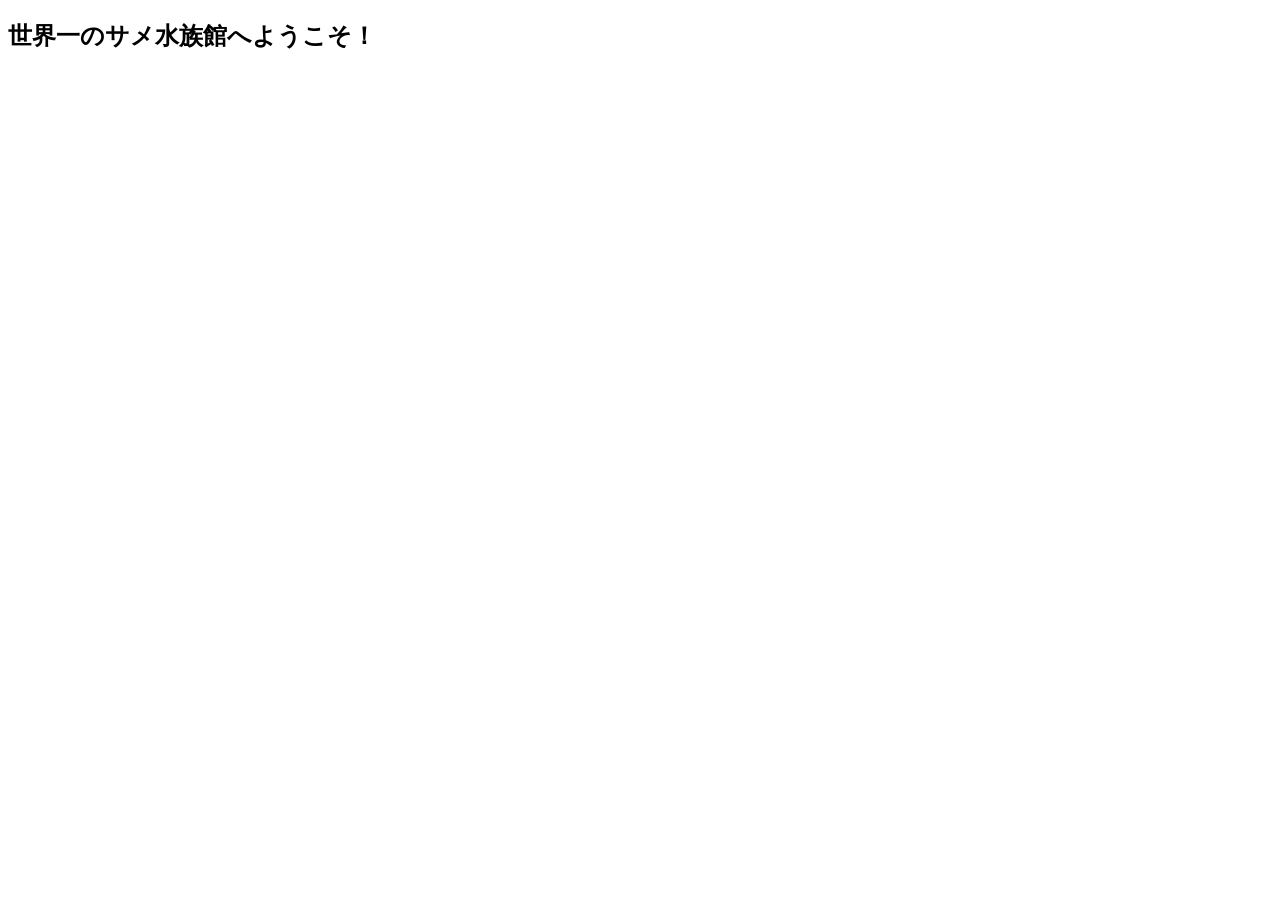
==== index.html @ 7730b387 "first commit" ====
<!DOCTYPE html>
<html lang="ja">
<head>
    <meta charset="UTF-8">
    <meta name="viewport" content="width=device-width, initial-scale=1.0">
    <link rel="stylesheet" href="css/destyle.css">
    <link rel="stylesheet" href="css/style.css">
    <title>Document</title>
</head>
<body>
    <header></header>
    <main>
        <section class="sec__hero__nuv">
            <div class="container">
              <h1>世界一のサメ水族館へようこそ！</h1>
            </div>
        </section>
        <section class="sec__hero"></section>
        <section class="sec__news"></section>
        <section class="sec__about"></section>
        <section class="sec__floor-map"></section>
        <section class="sec__creatures"></section>
        <section class="sec__access"></section>
        <section class="sec__bottom__nuv"></section>
    </main>
    <footer></footer>
</body>
</html>
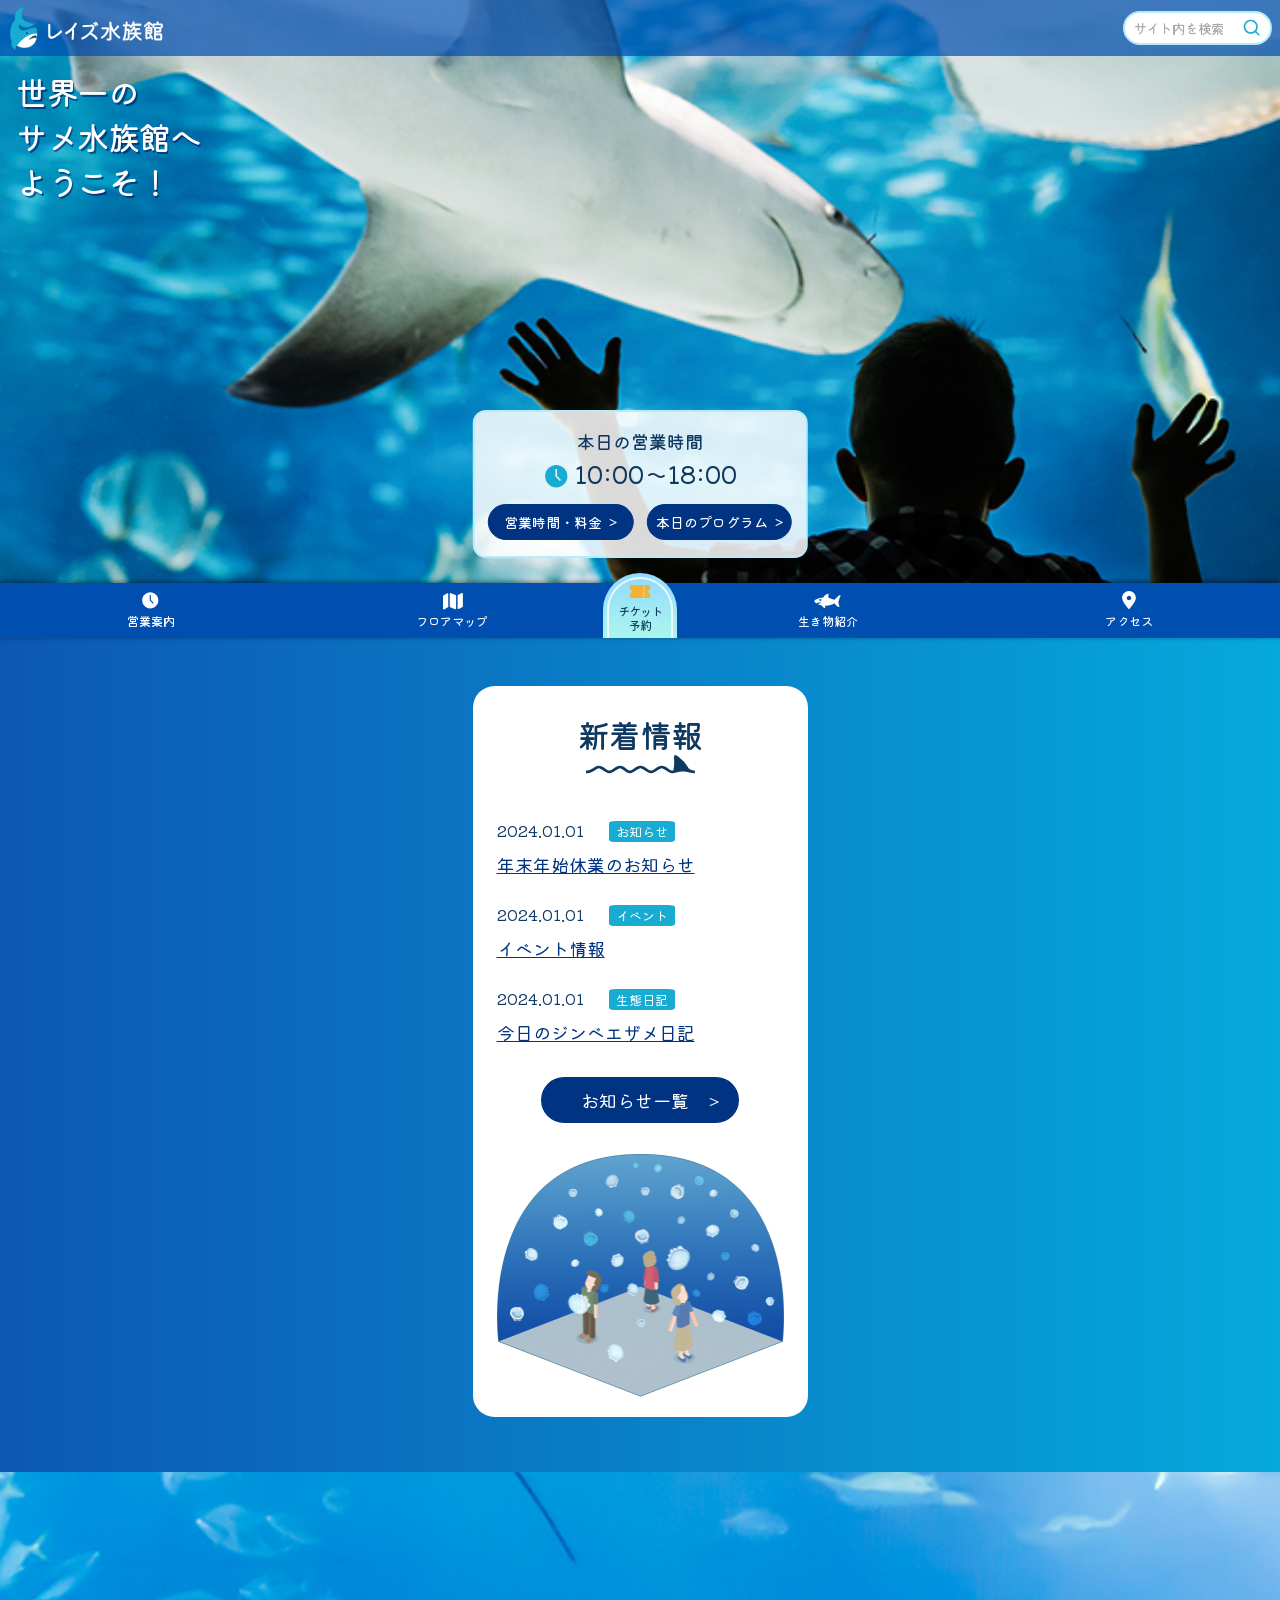
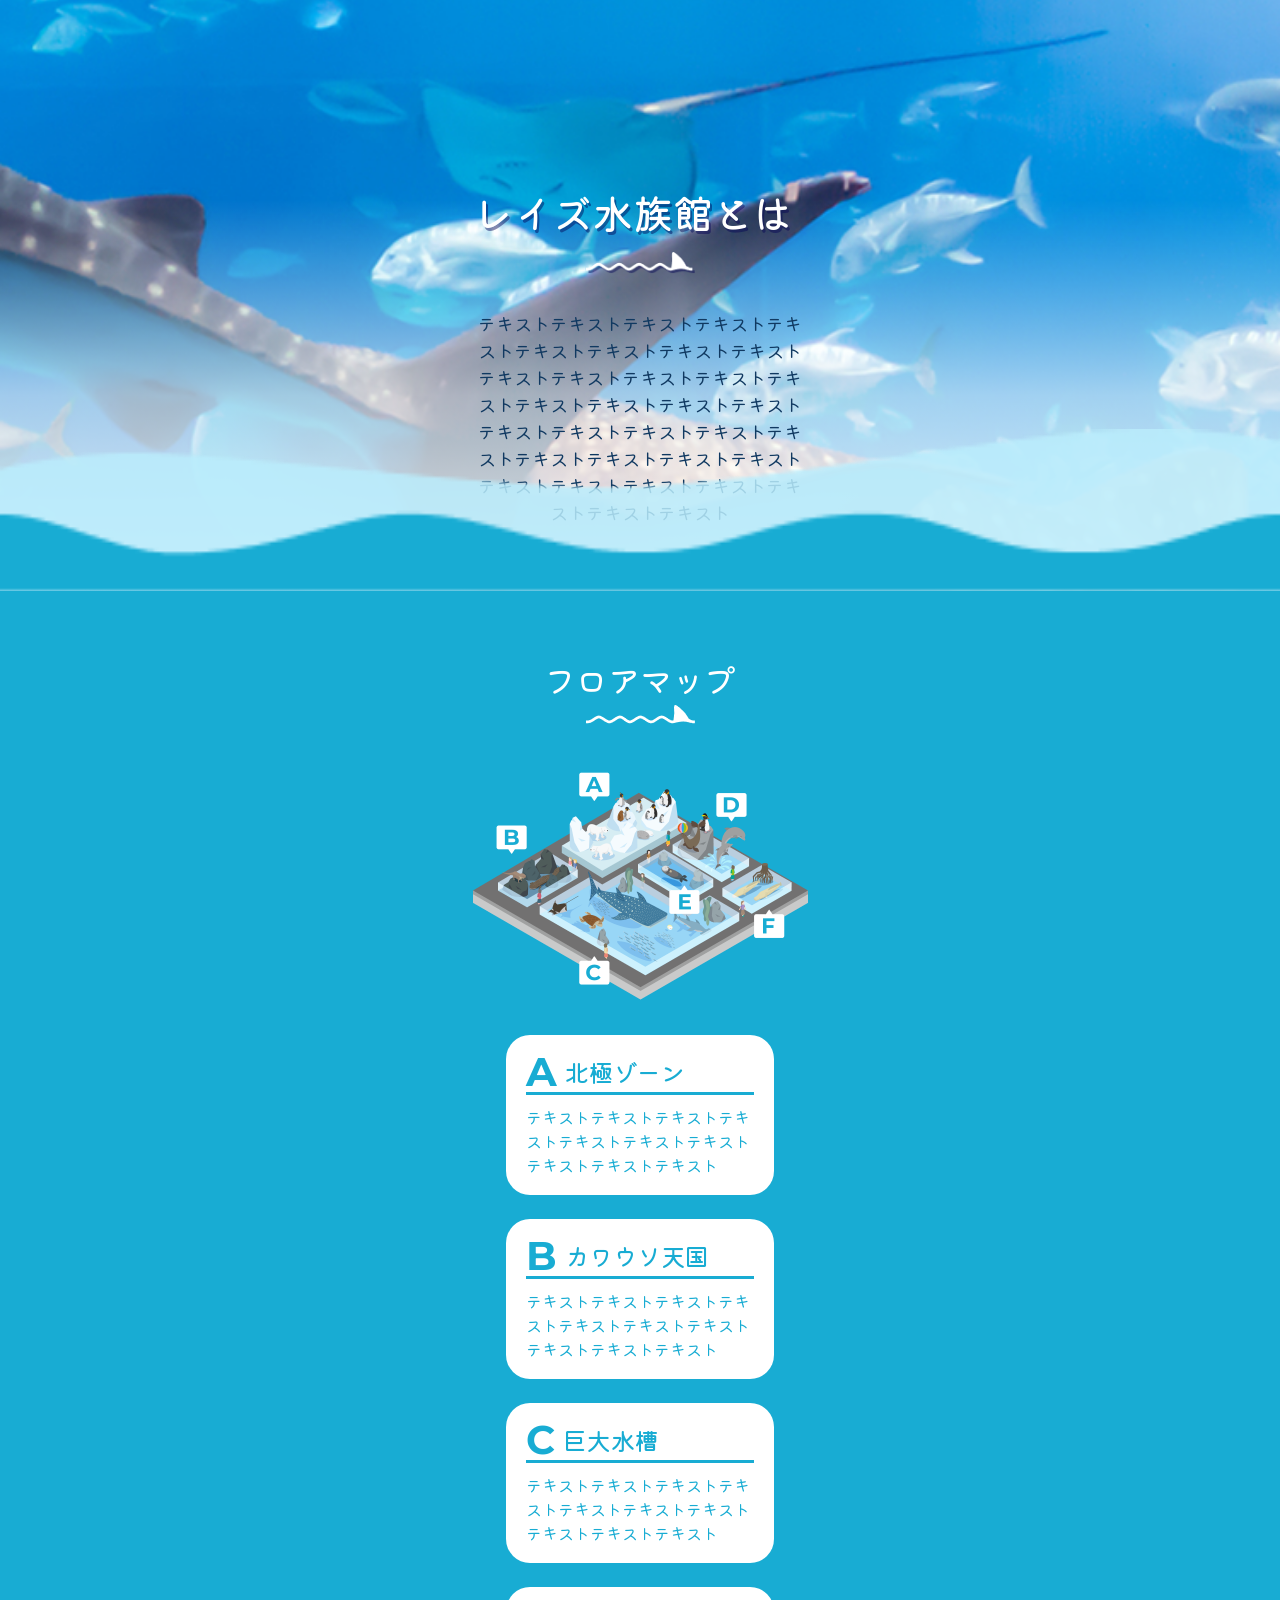
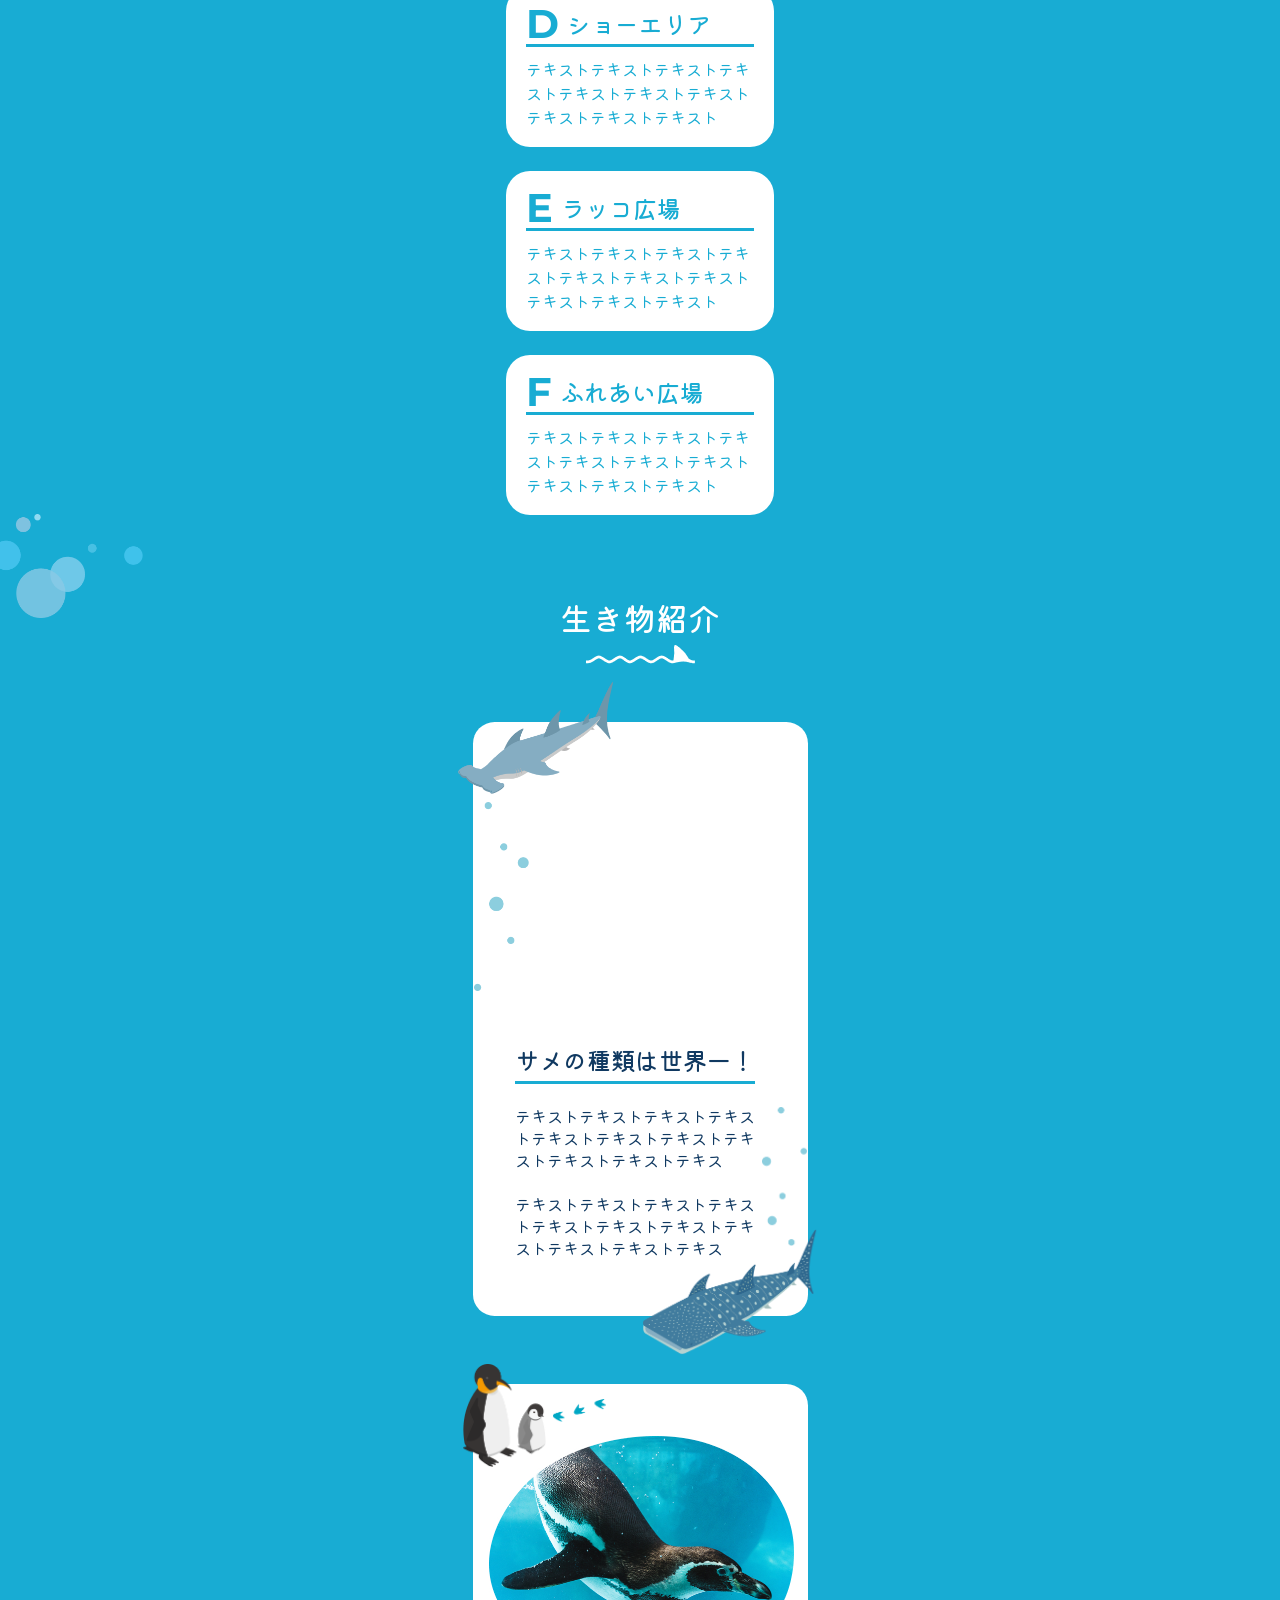
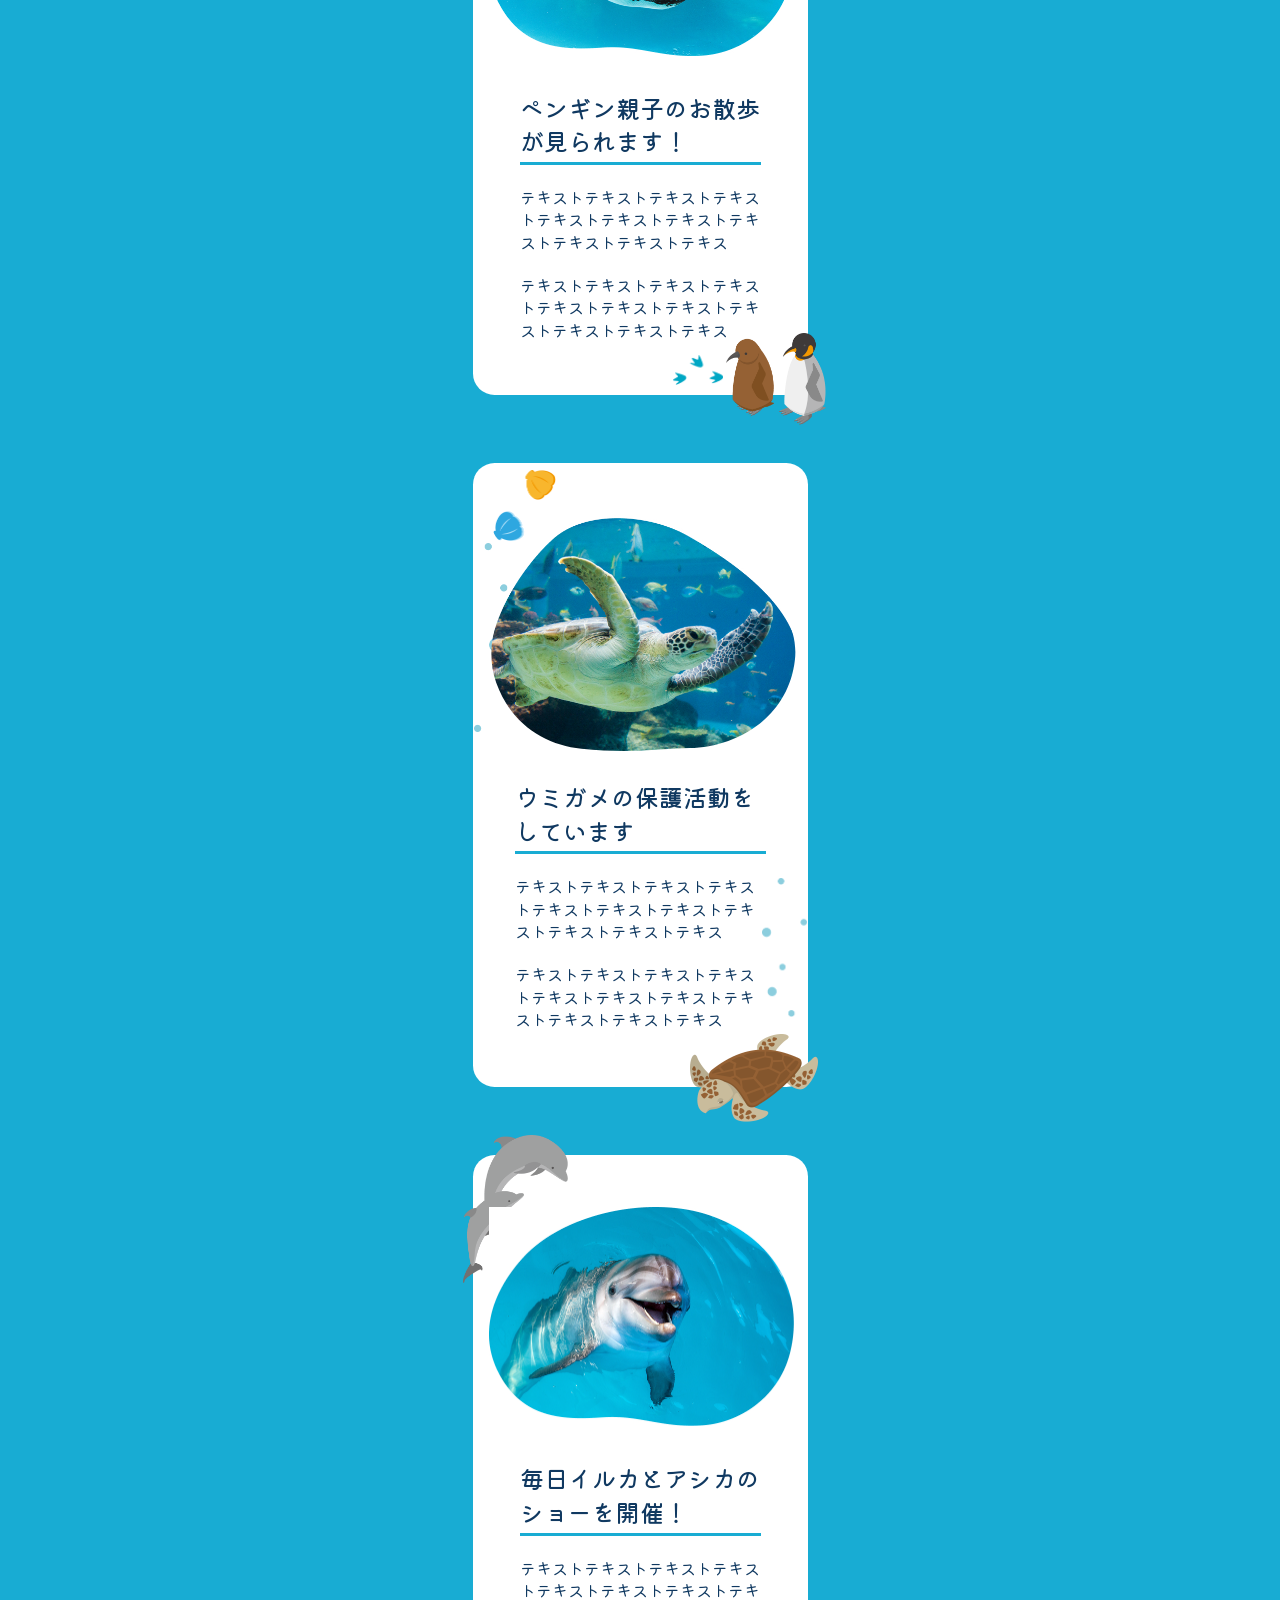
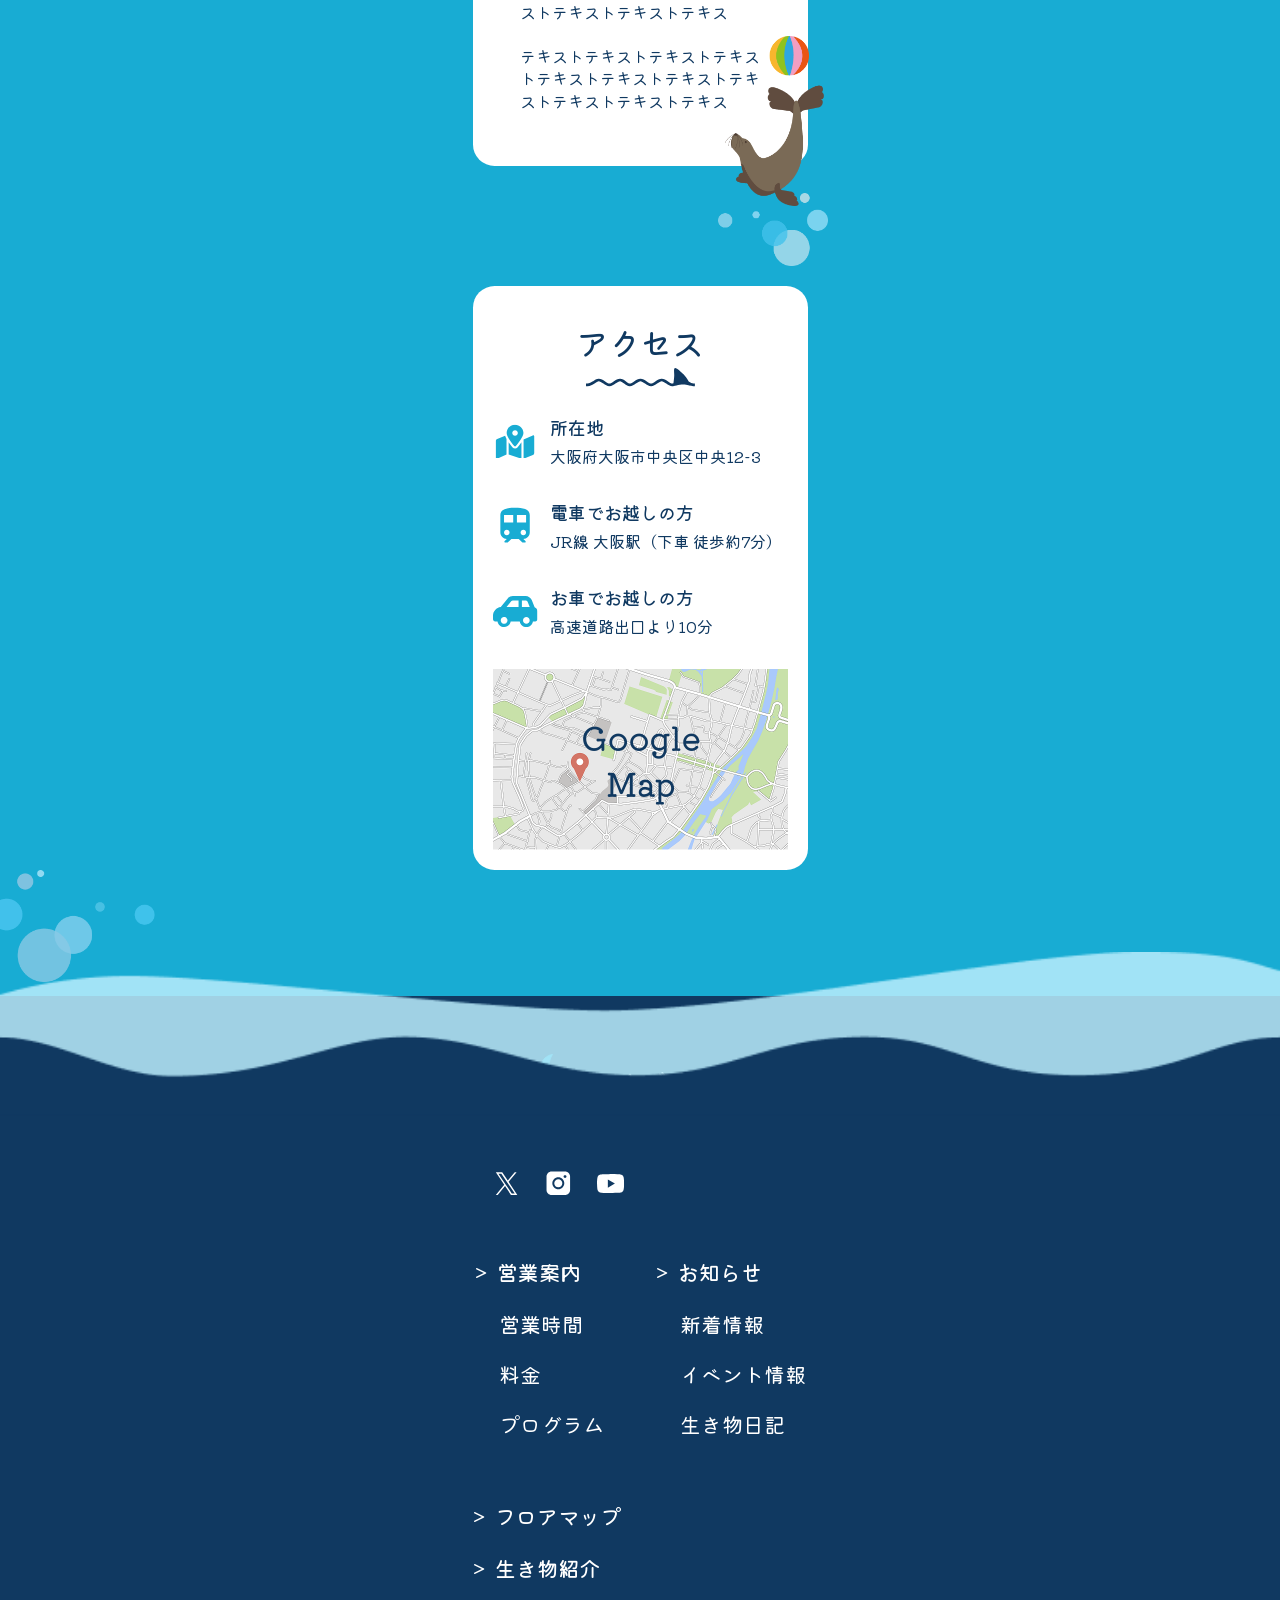
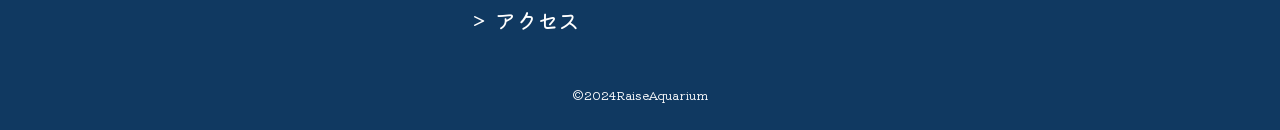
==== commit 195cd43f: "second commit" ====
--- a/index.html
+++ b/index.html
@@ -3,26 +3,437 @@
 <head>
     <meta charset="UTF-8">
     <meta name="viewport" content="width=device-width, initial-scale=1.0">
-    <link rel="stylesheet" href="css/destyle.css">
+    <title>レイズ水族館</title>
+    <link rel="stylesheet" href="css/reset.css">
     <link rel="stylesheet" href="css/style.css">
-    <title>Document</title>
+    <link rel="preconnect" href="https://fonts.googleapis.com">
+    <link rel="preconnect" href="https://fonts.gstatic.com" crossorigin>
+    <link href="https://fonts.googleapis.com/css2?family=Kiwi+Maru:wght@400;500&family=Montserrat:ital,wght@0,100..900;1,100..900&display=swap" rel="stylesheet">
 </head>
 <body>
-    <header></header>
-    <main>
-        <section class="sec__hero__nuv">
-            <div class="container">
-              <h1>世界一のサメ水族館へようこそ！</h1>
-            </div>
-        </section>
-        <section class="sec__hero"></section>
-        <section class="sec__news"></section>
-        <section class="sec__about"></section>
-        <section class="sec__floor-map"></section>
-        <section class="sec__creatures"></section>
-        <section class="sec__access"></section>
-        <section class="sec__bottom__nuv"></section>
-    </main>
-    <footer></footer>
+    <!-- header -->
+  <section class="mv">
+    <header class="header">
+      <h1 class="header__logo">
+        <img src="images/icon/logo.svg" alt="レイズ水族館 ロゴ" class="header__icon" width="154" height="45"  >
+      </h1>
+      <form class="header__search" role="search">
+        <input 
+          type="search" 
+          class="header__search-input" 
+          placeholder="サイト内を検索"
+          aria-label="サイト内を検索"
+        >
+        <button type="submit" class="header__search-btn" aria-label="検索">
+          <img src="images/icon/magnifying-glass.svg" alt="" width="20" height="20">
+        </button>
+      </form>
+    </header>
+
+      <!-- MVセクション -->
+    <p class="mv__catch">世界一の<br>サメ水族館へ<br>ようこそ！</p>
+    <div class="mv__info">
+      <div class="mv__hours-wrap">
+        <p class="mv__hours-label">本日の営業時間</p>
+        <div class="mv__hours-time">
+          <img src="images/icon/time_1.svg" alt="" width="26" height="26">
+          <span>10:00〜18:00</span>
+        </div>
+      </div>
+      <div class="mv__buttons">
+        <a href="#" class="mv__btn">営業時間・料金 <span>&gt;</span></a>
+        <a href="#" class="mv__btn">本日のプログラム <span>&gt;</span></a>
+      </div>
+    </div>
+  </section>
+  <nav class="tabmenu">
+    <a href="#" class="tabmenu__item">
+      <img src="images/icon/time_2.svg" alt="" width="19" height="19" >
+      <span>営業案内</span>
+    </a>
+    <a href="#" class="tabmenu__item">
+      <img src="images/icon/map_2.svg" alt="" width="21" height="18" >
+      <span>フロアマップ</span>
+    </a>
+    <a href="#" class="tabmenu__item tabmenu__item--active">
+      <img src="images/icon/ticket.svg" alt="" width="23" height="19" >
+      <span>チケット予約</span>
+    </a>
+    <a href="#" class="tabmenu__item">
+      <img src="images/icon/shark.svg" alt="" width="29" height="18" >
+      <span>生き物紹介</span>
+    </a>
+    <a href="#" class="tabmenu__item">
+      <img src="images/icon/location.svg" alt="" width="24" height="19" >
+      <span>アクセス</span>
+    </a>
+  </nav>
+
+    <!-- newsセクション -->
+  <section class="news">
+    <div class="news__inner">
+        <!-- タイトル -->
+      <h2 class="news__title">新着情報</h2>
+      <div class="news__title-deco">
+        <img src="images/decoration/shark-fin_blue-black.svg"alt="" width="109" height="19" >
+      </div>
+        <!-- 記事リスト -->
+      <ul class="news__list">
+        <li class="news__item">
+          <div class="news__meta">
+            <time class="news__date" datetime="2024-01-01">2024.01.01</time>
+            <span class="news__tag news__tag--info">お知らせ</span>
+          </div>
+          <a href="#" class="news__link">年末年始休業のお知らせ</a>
+        </li>
+        <li class="news__item">
+          <div class="news__meta">
+            <time class="news__date" datetime="2024-01-01">2024.01.01</time>
+            <span class="news__tag news__tag--event">イベント</span>
+          </div>
+          <a href="#" class="news__link">イベント情報</a>
+        </li>
+        <li class="news__item">
+          <div class="news__meta">
+            <time class="news__date" datetime="2024-01-01">2024.01.01</time>
+            <span class="news__tag news__tag--diary">生態日記</span>
+          </div>
+          <a href="#" class="news__link">今日のジンベエザメ日記</a>
+        </li>
+      </ul>
+        <!-- ボタン -->
+      <a href="#" class="news__btn">お知らせ一覧 <span class="news__btn-arrow">&gt;</span></a>
+        <!-- イラスト画像 -->
+      <div class="news__illust">
+        <img src="images/illustration/jellyfish.png" alt="" width="576" height="486">
+      </div>
+    </div>
+  </section>
+
+    <!-- aboutセクション -->
+  <section class="about">
+    <div class="about__inner">
+      <div class="about__content">
+        <h2 class="about__title">
+          レイズ水族館とは
+        </h2>
+        <div class="about__title-deco">
+          <img src="images/decoration/shark-fin_shadow.png" alt="" width="109" height="19" >
+        </div>
+        <p class="about__text">
+          テキストテキストテキストテキストテキストテキストテキストテキストテキストテキストテキストテキストテキストテキストテキストテキストテキストテキストテキストテキストテキストテキストテキストテキストテキストテキストテキストテキストテキストテキストテキストテキストテキストテキスト
+        </p>
+      </div>
+    </div>
+      <!-- 波画像 -->
+    <div class="about__wave">
+      <img src="images/decoration/wave_blue.png" alt="" width="750" height="110" >
+    </div>
+  </section>
+
+    <!-- mapセクション -->
+  <section class="map">
+    <div class="map__inner">
+
+      <!-- タイトル -->
+      <h2 class="map__title">フロアマップ</h2>
+      <div class="map__title-deco">
+        <img src="images/decoration/shark-fin_white.png" alt="" width="109" height="19" >
+      </div>
+
+        <!-- マップ画像 -->
+      <div class="map__image">
+        <img src="images/illustration/map.png" alt="フロアマップ" width="670" height="482">
+      </div>
+
+        <!-- エリアリスト -->
+      <ul class="map__list">
+        <li class="map__item">
+          <a href="#" class="map__link">
+            <div class="map__item-header">
+              <span class="map__label map__label--a">A</span>
+              <h3 class="map__area-title">北極ゾーン</h3>
+            </div>
+            <p class="map__area-text">テキストテキストテキストテキストテキストテキストテキストテキストテキストテキスト</p>
+          </a>
+        </li>
+        <li class="map__item">
+          <a href="#" class="map__link">
+            <div class="map__item-header">
+              <span class="map__label map__label--a">B</span>
+              <h3 class="map__area-title">カワウソ天国</h3>
+            </div>
+            <p class="map__area-text">テキストテキストテキストテキストテキストテキストテキストテキストテキストテキスト</p>
+          </a>
+        </li>
+        <li class="map__item">
+          <a href="#" class="map__link">
+            <div class="map__item-header">
+              <span class="map__label map__label--a">C</span>
+              <h3 class="map__area-title">巨大水槽</h3>
+            </div>
+            <p class="map__area-text">テキストテキストテキストテキストテキストテキストテキストテキストテキストテキスト</p>
+          </a>
+        </li>
+        <li class="map__item">
+          <a href="#" class="map__link">
+            <div class="map__item-header">
+              <span class="map__label map__label--a">D</span>
+              <h3 class="map__area-title">ショーエリア</h3>
+            </div>
+            <p class="map__area-text">テキストテキストテキストテキストテキストテキストテキストテキストテキストテキスト</p>
+          </a>
+        </li>
+        <li class="map__item">
+          <a href="#" class="map__link">
+            <div class="map__item-header">
+              <span class="map__label map__label--a">E</span>
+              <h3 class="map__area-title">ラッコ広場</h3>
+            </div>
+            <p class="map__area-text">テキストテキストテキストテキストテキストテキストテキストテキストテキストテキスト</p>
+          </a>
+        </li>
+        <li class="map__item">
+          <a href="#" class="map__link">
+            <div class="map__item-header">
+              <span class="map__label map__label--a">F</span>
+              <h3 class="map__area-title">ふれあい広場</h3>
+            </div>
+            <p class="map__area-text">テキストテキストテキストテキストテキストテキストテキストテキストテキストテキスト</p>
+          </a>
+        </li>
+      </ul>
+    </div>
+      <!-- バブル画像 -->
+    <div class="map__bubble">
+      <img src="images/decoration/bubble_left.png" alt="" width="234" height="160" > 
+    </div>
+  </section>
+
+   <!-- animalセクション -->
+  <section class="animal">
+    <div class="animal__inner">
+
+      <!-- タイトル -->
+      <h2 class="animal__title">生き物紹介</h2>
+      <div class="animal__title-deco">
+        <img src="images/decoration/shark-fin_white.png" alt="" width="109" height="19" >
+      </div>
+
+      <!-- カードリスト -->
+      <ul class="animal__list">
+        <li class="animal__item">
+          <a href="#" class="animal__link">
+            <!-- 装飾イラスト -->
+            <img src="images/illustration/hammerhead-shark.png" alt="" class="animal__deco hammerhead-shark" width="304" height="219">
+            <img src="images/illustration/whale-shark.png" alt="" class="animal__deco whale-shark" width="370" height="263">
+            <!-- バブル -->
+            <img src="images/decoration/bubble_length-top.png" alt="" class="animal__bubble animal__bubble--left" width="109" height="374">
+            <img src="images/decoration/bubble_length-bottom.png" alt="" class="animal__bubble animal__bubble--right" width="91" height="280" >
+
+            <div class="animal__image__mask__shark">
+              <img src="images/foto/shark.jpg" alt="" width="750" height="745">
+            </div>
+            <div class="animal__text__wrap--sea">
+              <h3 class="animal__subtitle">サメの種類は世界一！</h3>
+              <p class="animal__text">テキストテキストテキストテキストテキストテキストテキストテキストテキストテキストテキス</p>
+              <p class="animal__text">テキストテキストテキストテキストテキストテキストテキストテキストテキストテキストテキス</p>
+            </div>
+          </a>
+        </li>
+        <li class="animal__item">
+          <a href="#" class="animal__link">
+            <!-- 装飾イラスト -->
+            <img src="images/illustration/penguin_family.png" alt="" class="animal__deco penguin_family" width="167" height="210">
+            <img src="images/illustration/penguin_friend.png" alt="" class="animal__deco penguin_friend" width="195" height="180">
+            <!-- 足跡 -->
+            <img src="images/illustration/footprints_top.png" alt="" class="animal__footprint animal__footprint--top" width="110" height="49">
+            <img src="images/illustration/footprints_bottom.png" alt="" class="animal__footprint animal__footprint--bottom" width="110" height="49">
+
+            <div class="animal__image">
+              <img src="images/foto/penguin.jpg" alt="" width="608" height="438">
+            </div>
+            <div class="animal__text__wrap--other">
+              <h3 class="animal__subtitle">ペンギン親子のお散歩が見られます！</h3>
+              <p class="animal__text">テキストテキストテキストテキストテキストテキストテキストテキストテキストテキストテキス</p>
+              <p class="animal__text">テキストテキストテキストテキストテキストテキストテキストテキストテキストテキストテキス</p>
+            </div>
+          </a>
+        </li>
+        <li class="animal__item">
+          <a href="#" class="animal__link">
+            <!-- 装飾イラスト -->
+            <img src="images/illustration/shellfish.png" alt="" class="animal__deco shellfish" width="131" height="146">
+            <img src="images/illustration/turtle.png" alt="" class="animal__deco turtle" width="256" height="176">
+            <!-- バブル -->
+            <img src="images/decoration/bubble_length-top.png" alt="" class="animal__bubble animal__bubble--left" width="109" height="374">
+            <img src="images/decoration/bubble_length-bottom.png" alt="" class="animal__bubble animal__bubble--right" width="91" height="280" >
+
+            <div class="animal__image__mask__turtle">
+              <img src="images/foto/turtle.jpg" alt="" width="750" height="745">
+            </div>
+            <div class="animal__text__wrap--sea">
+              <h3 class="animal__subtitle">ウミガメの保護活動をしています</h3>
+              <p class="animal__text">テキストテキストテキストテキストテキストテキストテキストテキストテキストテキストテキス</p>
+              <p class="animal__text">テキストテキストテキストテキストテキストテキストテキストテキストテキストテキストテキス</p>
+            </div>
+          </a>
+        </li>
+        <li class="animal__item">
+          <a href="#" class="animal__link">
+            <!-- 装飾イラスト -->
+            <img src="images/illustration/dolphin.png" alt="" class="animal__deco dolphin" width="201" height="284">
+            <img src="images/illustration/sea-lion.png" alt="" class="animal__deco sea-lion" width="195" height="180">
+            <!-- バブル -->
+            <img src="images/decoration/bubble_right_pc.png" alt="" class="animal__bubble animal__bubble--bottom" width="766" height="506" >
+
+            <div class="animal__image">
+              <img src="images/foto/dolphin.jpg" alt="" width="609" height="439">
+            </div>
+            <div class="animal__text__wrap--other">
+              <h3 class="animal__subtitle">毎日イルカとアシカのショーを開催！</h3>
+              <p class="animal__text">テキストテキストテキストテキストテキストテキストテキストテキストテキストテキストテキス</p>
+              <p class="animal__text">テキストテキストテキストテキストテキストテキストテキストテキストテキストテキストテキス</p>
+            </div>
+          </a>
+        </li>
+      </ul>
+    </div>
+  </section>
+    <!-- アクセスセクション -->
+  <section class="access">
+    <div class="access__inner">
+
+      <h2 class="access__title">アクセス</h2>
+      <div class="access__title-deco">
+        <img src="images/decoration/shark-fin_blue-black.svg"alt="" width="109" height="19" >
+      </div>
+
+      <div class="access__card">
+
+        <!-- 所在地 -->
+        <div class="access__item">
+          <img src="images/icon/map_1.svg" alt="" class="access__icon" width="45" height="34" >
+          <div class="access__text__wrap">
+            <h3 class="access__subtitle">所在地</h3>
+            <p class="access__text">大阪府大阪市中央区中央12-3</p>
+          </div>
+        </div>
+
+        <!-- 電車 -->
+        <div class="access__item">
+          <img src="images/icon/train.svg" alt="" class="access__icon" width="47" height="47">
+          <div class="access__text__wrap">
+            <h3 class="access__subtitle">電車でお越しの方</h3>
+            <p class="access__text">JR線 大阪駅（下車 徒歩約7分）</p>
+          </div>
+        </div>
+
+        <!-- お車 -->
+        <div class="access__item">
+          <img src="images/icon/car.svg" alt="" class="access__icon" width="43" height="34">
+          <div class="access__text__wrap">
+            <h3 class="access__subtitle">お車でお越しの方</h3>
+            <p class="access__text">高速道路出口より10分</p>
+          </div>
+        </div>
+
+        <!-- Google Map -->
+        <div class="access__map">
+          <a href="" target="_blank" class="access__map__link">
+            <img src="images/illustration/google-map.png" alt="Google Map" class="access__map__img" width="590" height="362">
+          </a>
+        </div>
+
+      </div>
+    </div>
+     <!-- バブル画像 -->
+    <div class="access__bubble">
+      <img src="images/decoration/bubble_left.png" alt="" width="234" height="160" > 
+    </div>
+     <!-- 波画像 -->
+    <div class="access__wave">
+      <img src="images/decoration/wave_blue-black.png" alt="" width="750" height="110" >
+    </div>
+  </section>
+
+    <!-- フッター -->
+  <footer class="footer">
+    <div class="footer__inner">
+
+      <!-- ロゴ -->
+      <div class="footer__logo">
+        <img src="images/icon/logo_shark.svg" alt="レイズ水族館" class="footer__logo__img" width="28" height="43" >
+        <span class="footer__logo__text">レイズ水族館</span>
+      </div>
+
+      <!-- SNSアイコン -->
+      <div class="footer__sns">
+        <a href="" target="_blank" class="footer__sns__link">
+          <img src="images/icon/x.svg" alt="X" class="footer__sns__icon" width="26" height="26">
+        </a>
+        <a href="" target="_blank" class="footer__sns__link">
+          <img src="images/icon/instagram.svg" alt="Instagram" class="footer__sns__icon" width="26" height="26">
+        </a>
+        <a href="" target="_blank" class="footer__sns__link">
+          <img src="images/icon/youtube.svg" alt="YouTube" class="footer__sns__icon" width="26" height="26">
+        </a>
+      </div>
+
+      <!-- ナビゲーション -->
+      <nav class="footer__nav" aria-label="フッターナビゲーション">
+        <div class="footer__nav__inner">
+          <!-- 営業案内 -->
+          <div class="footer__nav__group">
+            <a href="" class="footer__nav__heading">
+              <span class="footer__nav__arrow">&gt;</span>営業案内
+            </a>
+            <ul class="footer__nav__list">
+              <li><a href="" class="footer__nav__link">営業時間</a></li>
+              <li><a href="" class="footer__nav__link">料金</a></li>
+              <li><a href="" class="footer__nav__link">プログラム</a></li>
+            </ul>
+          </div>
+          <!-- お知らせ -->
+          <div class="footer__nav__group">
+            <a href="" class="footer__nav__heading">
+              <span class="footer__nav__arrow">&gt;</span>お知らせ
+            </a>
+            <ul class="footer__nav__list">
+              <li><a href="" class="footer__nav__link">新着情報</a></li>
+              <li><a href="" class="footer__nav__link">イベント情報</a></li>
+              <li><a href="" class="footer__nav__link">生き物日記</a></li>
+            </ul>
+          </div>
+        </div>
+
+        <!-- フロアマップ -->
+        <div class="footer__nav__group">
+          <a href="" class="footer__nav__heading">
+            <span class="footer__nav__arrow">&gt;</span>フロアマップ
+          </a>
+        </div>
+
+        <!-- 生き物紹介 -->
+        <div class="footer__nav__group">
+          <a href="" class="footer__nav__heading">
+            <span class="footer__nav__arrow">&gt;</span>生き物紹介
+          </a>
+        </div>
+
+        <!-- アクセス -->
+        <div class="footer__nav__group">
+          <a href="" class="footer__nav__heading">
+            <span class="footer__nav__arrow">&gt;</span>アクセス
+          </a>
+        </div>
+
+      </nav>
+
+      <!-- コピーライト -->
+      <p class="footer__copyright">©2024RaiseAquarium</p>
+
+    </div>
+  </footer>
 </body>
 </html>
--- a/css/style.css
+++ b/css/style.css
@@ -0,0 +1,1009 @@
+/* ========== 共通スタイル ========== */
+body {
+  font-family: 'kiwi Maru', serif;
+}
+
+.header {
+  top: 0;
+  left: 0;
+  height: 56px;
+  display: flex;
+  align-items: center;
+  justify-content: space-between;
+  padding: 0 8px 0 10px;
+  background: rgba(0, 78, 176, 0.7);  /* 半透明の青 */
+  z-index: 10;
+}
+
+/* ロゴ */
+.header__logo {
+  display: flex;
+  align-items: center;
+  gap: 8px;
+  text-decoration: none;
+  margin: 0;
+  font-size: inherit;  /* h1のデフォルトfont-sizeをリセット */
+  font-weight: inherit;
+}
+
+
+.header__name {
+  font-family: 'Kiwi Maru', serif;
+  font-size: 21.59px;
+  font-weight: 500;
+  color: #FFFFFF;
+  letter-spacing: -0.02em;
+}
+
+/* 検索ボックス */
+.header__search {
+  display: flex;
+  align-items: center;
+  gap: 4px;
+  background: #FFFFFF;
+  border: 2px solid rgba(183, 235, 250, 1);
+  border-radius: 100px;
+  padding: 4px 8px 5px 8px;
+}
+
+.header__search-input {
+  width: 105px;
+  height: 21px;
+  font-family: 'Kiwi Maru', serif;
+  font-size: 14px;
+  font-weight: 500;
+  color: rgba(119, 119, 119, 1);
+  letter-spacing: -0.07em;
+  border: none;
+  outline: none;
+  background: transparent;
+}
+
+.header__search-input::placeholder {
+  color: #aaa;
+  letter-spacing: -0.07em;
+}
+
+.header__search-btn {
+  background: none;
+  border: none;
+  padding: 0;
+  cursor: pointer;
+  display: flex;
+  align-items: center;
+}
+/* ========== MV ========== */
+.mv {
+  position: relative;
+  height: 583px;
+  overflow: hidden;
+  background-image: url('../images/foto/front_main.jpg');
+  background-size: cover;
+  background-position: 90% center;
+}
+/* キャッチコピー */
+.mv__catch {
+  position: absolute;
+  top: 69px;
+  left: 16px;
+  font-family: 'Kiwi Maru', serif;
+  font-size: 32px;
+  font-weight: 500;
+  color: rgba(255, 255, 255, 1);
+  text-shadow: 1.5px 1.5px 0 rgba(0, 3, 80, 0.5);
+  line-height: 1.4;
+  letter-spacing: -0.04em;
+  margin: 0;
+  z-index: 2;
+}
+
+/* 営業時間カード */
+.mv__info {
+  position: absolute;
+  top: 410px;
+  left: 50%;
+  transform: translateX(-50%);
+  width: 334.51px;
+  background: rgba(255, 255, 255, 0.85);
+  border: 2.66px solid #B7EBFA;
+  border-radius: 13px;
+  padding: 16px 13.22px;
+  display: flex;
+  flex-direction: column;
+  gap: 13px;
+  z-index: 3;
+}
+
+.mv__hours-wrap {
+  display: flex;
+  flex-direction: column;
+  gap: 1.6px;
+}
+
+.mv__hours-label {
+  font-family: 'Kiwi Maru', serif;
+  font-size: 18px;
+  font-weight: 500;
+  color: #103961;
+  margin: 0;
+  text-align: center;
+}
+
+.mv__hours-time {
+  display: flex;
+  align-items: center;
+  gap: 6px;
+  justify-content: center;
+}
+
+.mv__hours-time img {
+  position: relative;
+  top: 4px;  
+}
+
+.mv__hours-time span {
+  font-family: 'Kiwi Maru', serif;
+  font-size: 24px;
+  font-weight: 500;
+  color: #103961;
+}
+
+/* ボタン */
+.mv__buttons {
+  display: flex;
+  gap: 13px;
+}
+
+.mv__btn {
+  flex: 1;
+  display: flex;
+  align-items: center;
+  justify-content: center;
+  gap: 7px;
+  background: #003483;
+  color: #FFFFFF;
+  font-family: 'Kiwi Maru', serif;
+  font-size: 14px;
+  font-weight: 500;
+  border-radius: 55px;
+  border: 1.37px solid #003483;
+  padding: 7px 0;
+  text-decoration: none;
+}
+
+/* タブメニュー */
+.tabmenu {
+  position: relative;
+  left: 0;
+  height: 55px;
+  background: #004EB0;
+  display: flex;
+  align-items: center;
+  justify-content: space-between;
+  box-shadow: 0 -1px 5px rgba(0,0,0,0.5);
+  z-index: 4;
+}
+
+.tabmenu__item {
+  flex: 1;
+  display: flex;
+  flex-direction: column;
+  align-items: center;
+  justify-content: center;
+  gap: 3px;
+  padding: 13.91px 0;
+  color: #FFFFFF;
+  text-decoration: none;
+  font-family: 'Kiwi Maru', serif;
+  font-size: 12px;
+  font-weight: 500;
+  line-height: 1.4;
+}
+
+/* チケット予約ボタン（中央・飛び出るデザイン） */
+.tabmenu__item--active {
+  flex: none;
+  width: 74px;
+  height: 65px;
+  margin-top: -10px;
+  border-radius: 100px 100px 0 0;
+  background: linear-gradient(180deg, #93D9FF 0%, #AAF6ED 100%);
+  border-bottom: none;
+  padding: 9px 14px;
+  display: flex;
+  flex-direction: column;
+  align-items: center;
+  justify-content: center;
+  gap: 2px;
+  font-size: 12px;
+  font-family: 'Kiwi Maru', serif;
+  font-weight: 500;
+  color: #103961;
+  text-decoration: none;
+  overflow: hidden;
+  position: relative;
+}
+
+.tabmenu__item--active::before {
+  content: '';
+  position: absolute;
+  top: 4px;        /* 内側に入れる距離 */
+  left: 4px;
+  right: 4px;
+  bottom: -4px;    /* 下はボタンの外に出して見えなくする */
+  border: 2px solid rgba(255, 255, 255, 0.8);
+  border-radius: 100px 100px 0 0;  /* 上半円 */
+  pointer-events: none;
+}
+
+.tabmenu__item--active img {
+  width: 22px;
+  height: 19px;
+  position: relative;
+  top: 1px;
+}
+
+.tabmenu__item--active span {
+  width: 4em;
+  text-align: center;
+  position: relative;
+  top: 2px;
+  line-height: 14px;
+  letter-spacing: -1.1px;
+}
+
+/* ========== NEWS ========== */
+.news {
+  min-height: 834px;
+  background: linear-gradient(to left, rgba(5, 169, 220, 1) 0%, rgba(13, 87, 180, 1) 100%);
+  position: relative;
+  padding: 48px 20px;
+  box-sizing: border-box;
+}
+
+.news__inner {
+  width: 335px;
+  min-height: 730px;
+  background: #FFFFFF;
+  border-radius: 21.6px;
+  padding: 32px 24px 24px;
+  box-sizing: border-box;
+  margin: 0 auto;
+}
+
+.news__title {
+  font-size: 32px;
+  font-weight: 500;
+  color: rgba(16, 57, 97, 1);
+  text-align: center;
+  letter-spacing: -1px;
+  line-height: 1;
+}
+
+.news__title-deco {
+  text-align: center;
+}
+
+span.news__tag{
+  background: rgba(24, 172, 211, 1);
+  color: rgba(255, 255, 255, 1);
+ border-radius: 10%;
+ font-size: 13px;
+ margin: 0 21px;
+ padding: 1px 7px;
+}
+
+time.news__date {
+  color: rgba(16, 57, 97, 1);
+}
+
+a.news__link {
+  color: rgba(0, 52, 131, 1);
+  text-decoration: underline;
+  font-size: 18px;
+}
+
+li.news__item {
+  margin-bottom: 16px;
+}
+
+ul.news__list {
+  line-height: 2;
+  margin: 40px 0 27px;
+}
+
+.news__btn {
+  display: flex;
+  align-items: center;
+  justify-content: center;
+  background: #003483;
+  color: #FFFFFF;
+  border: 2px solid #003483;
+  border-radius: 54px;
+  padding: 8px 0;
+  font-family: 'Kiwi Maru', serif;
+  font-size: 18px;
+  text-decoration: none;
+  transition: background-color 0.3s, color 0.3s;
+  width: 198px;
+  margin: 0 auto;
+}
+
+.news__btn-arrow {
+  transition: transform 0.3s;
+  position: relative;
+  left: 20px;
+}
+
+/* ホバー時 */
+.news__btn:hover {
+  background: #FFFFFF;
+  color: #003483;
+}
+
+.news__btn:hover .news__btn-arrow {
+  transform: translateX(-150px);  /* 左に移動 */
+}
+
+div.news__illust {
+  margin: 31px 0 -4px;
+}
+
+/* ========== ABOUT ========== */
+.about__title {
+  font-size: 40px;
+  font-weight: 500; /* Medium */
+  line-height: 100%;
+  letter-spacing: 0%;
+  color: rgba(255, 255, 255, 1); /* White */
+  
+  /* ドロップシャドウ */
+  text-shadow: 2.52px 2.52px 0px rgba(4, 5, 85, 0.46);
+  
+  width: 320px;
+}
+
+div.about__inner {
+  height: 719px;
+  position: relative;
+  overflow: hidden;
+  background-image: url('../images/foto/front_about.jpg');
+  background-size: cover;
+}
+
+div.about__content {
+  width: 335px;
+  margin: 320px auto;
+  z-index: 2;
+  position: relative;
+}
+
+.about {
+  position: relative;
+}
+
+.about__wave {
+  position: absolute;
+  bottom: 0;
+  width: 100%;
+  z-index: 2;
+}
+
+.about__wave img {
+  width: 100%;
+  margin-bottom: -2px;
+}
+
+div.about__title-deco {
+  text-align: center;
+  margin: 16px 0;
+}
+
+.about__text {
+  font-size: 18px;
+  font-weight: 400;
+  line-height: 1.5;
+  letter-spacing: 0;
+  color: rgba(16, 57, 97, 1);
+  text-align: center;
+  padding-top: 20px;
+}
+
+.about::after {
+  content: '';
+  position: absolute;
+  bottom: 0;
+  left: 0;
+  width: 100%;
+  height: 391px;
+  background: linear-gradient(
+    180deg,
+    rgba(255, 255, 255, 0) 0%,
+    rgba(255, 255, 255, 0.63) 50%,
+    rgba(255, 255, 255, 0.9) 100%
+  );
+  pointer-events: none;
+  z-index: 1;
+}
+
+/* ========== MAP ========== */
+section.map {
+  background: rgba(24, 172, 211, 1);
+  padding-bottom: 20px;
+  position: relative;
+}
+div.map__inner {
+  padding: 0 20px;
+}
+h2.map__title {
+  font-size: 32px;
+  font-weight: 500;
+  line-height: 100%;
+  letter-spacing: 0%;
+  color: rgba(255, 255, 255, 1); 
+  text-align: center;
+  padding-top: 72px;
+}
+div.map__image {
+  margin: 35px auto;
+  width: 335px;
+}
+div.map__title-deco {
+  text-align: center;
+  margin: 5px 0 30px;
+}
+ul.map__list {
+  margin: 0 auto;
+  text-align: left;
+  width: 268px;
+}
+li.map__item {
+  background-color: rgba(255, 255, 255, 1);
+  color: rgba(24, 172, 211, 1);
+  border-radius: 24px;
+  padding: 12px 20px 18px 20px;
+  margin-bottom: 24px;
+}
+.map__link {
+  display: flex;
+  flex-direction: column;
+}
+
+.map__item-header {
+  display: flex;
+  align-items: center;
+  gap: 8px;
+  margin-bottom: -4px;
+}
+span.map__label {
+  font-family: "Montserrat", sans-serif;
+  font-weight: 700;
+  font-style: bold;
+  font-size: 40px;
+}
+h3.map__area-title {
+  font-size: 24px;
+  font-weight: 500;
+}
+p.map__area-text {
+  border-top: 3px solid;
+  padding-top: 10px;
+}
+.map__bubble {
+  position: absolute;
+  width: 143px;
+  height: 97px;
+  z-index: 1;
+}
+.map__bubble img {
+  position: relative;
+  top: -25px;
+}
+
+/* ========== ANIMAL ========== */
+.animal {
+  background: rgba(24, 172, 211, 1);
+  padding: 42px 0;
+}
+h2.animal__title {
+  font-size: 32px;
+  font-weight: 500;
+  line-height: 100%;
+  letter-spacing: 0%;
+  color: rgba(255, 255, 255, 1); 
+  text-align: center;
+}
+div.animal__title-deco {
+  text-align: center;
+  margin: 6px 0 20px;
+}
+li.animal__item {
+  width: 335px;
+  background: #FFFFFF;
+  border-radius: 21.6px;
+  padding: 32px 24px 6px;
+  box-sizing: border-box;
+  margin: 58px auto 68px;
+  overflow: visible; 
+  position: relative; 
+}
+.animal__image__mask__shark img {
+  width: 360px;
+  height: 360px;
+  object-fit: cover;
+  -webkit-mask-image: url('../images/decoration/mask.svg');
+  mask-image: url('../images/decoration/mask.svg');
+  mask-size: cover;
+  mask-repeat: no-repeat;
+  mask-position: center;
+  max-width: none;
+  position: relative;
+  left: -35px;
+}
+.animal__image__mask__shark {
+    margin-top: -21px;
+}
+.animal__image__mask__turtle {
+  width: 383px;
+  height: 360px;
+  object-fit: cover;
+  -webkit-mask-image: url('../images/decoration/mask.svg');
+  mask-image: url('../images/decoration/mask.svg');
+  mask-size: cover;
+  mask-repeat: no-repeat;
+  mask-position: center;
+  max-width: none;
+  position: relative;
+  left: -47px;
+}
+.animal__image__mask__turtle {
+    margin-top: -25px;
+}
+h3.animal__subtitle {
+  font-size: 24px;
+  font-weight: 500;
+  line-height: 1.4;
+  color: rgba(16, 57, 97, 1);
+  border-bottom: 3px solid rgba(24, 172, 211, 1);
+  padding-bottom: 4px;
+  width: fit-content;
+}
+div.animal__image {
+  margin: 20px 0 50px;
+  max-width: none;
+  width: 305px;
+  position: relative;
+  left: -8px;
+}
+div.animal__text__wrap--sea {
+  position: relative;
+  top: -50px;
+  padding: 0 18px;
+}
+div.animal__text__wrap--other {
+  padding: 0 23px 33px;
+  position: relative;
+  top: -15px;
+}
+p.animal__text {
+  font-size: 16px;
+  font-weight: 400;
+  line-height: 1.4;
+  letter-spacing: 0;
+  color: rgba(16, 57, 97, 1);
+  margin-top: 21px;
+}
+/* イラスト装飾 */
+img.animal__deco.hammerhead-shark {
+  position: absolute;
+  top: -40px;
+  left: -15px;
+  width: 155px;
+}
+img.animal__deco.whale-shark {
+  position: absolute;
+  bottom: -40px;
+  right: -15px;
+  width: 180px;
+}
+img.animal__bubble.animal__bubble--left {
+  position: absolute;
+  top: 80px;
+  left: 1px;
+  width: 55px;
+}
+img.animal__bubble.animal__bubble--right {
+  position: absolute;
+  bottom: 70px;
+  right: 1px;
+  width: 45px;
+}
+img.animal__deco.penguin_family {
+  position: absolute;
+  top: -20px;
+  left: -10px;
+  width: 83px;
+  height: 103px;
+  z-index: 3;
+}
+img.animal__deco.penguin_friend {
+  position: absolute;
+  bottom: -30px;
+  right: -18px;
+  width: 100px;
+}
+img.animal__footprint.animal__footprint--top {
+  position: absolute;
+  top: 15px;
+  left: 80px;
+  width: 53px;
+}
+img.animal__footprint.animal__footprint--bottom {
+  position: absolute;
+  bottom: 10px;
+  right: 85px;
+  width: 50px;
+}
+img.animal__deco.shellfish {
+  position: absolute;
+  top: 7px;
+  left: 18px;
+  width: 65px;
+}
+img.animal__deco.turtle {
+  position: absolute;
+  bottom: -35px;
+  right: -10px;
+  width: 128px;
+}
+img.animal__deco.dolphin {
+  position: absolute;
+  top: -20px;
+  left: -10px;
+  width: 105px;
+}
+img.animal__deco.sea-lion {
+  position: absolute;
+  bottom: -40px;
+  right: -16px;
+  width: 99px;
+}
+img.animal__bubble.animal__bubble--bottom {
+  position: absolute;
+  bottom: -100px;
+  right: -20px;
+  width: 110px;
+}
+
+/* ========== ACCESS ========== */
+.access {
+  background: rgba(24, 172, 211, 1);
+  padding: 10px 0;
+  height: 720px;
+}
+
+.access__title {
+  font-size: 32px;
+  font-weight: 500;
+  line-height: 100%;
+  letter-spacing: 0%;
+  color: rgba(16, 57, 97, 1);
+  text-align: center;
+}
+
+.access__title-deco {
+  text-align: center;
+  margin: 5px 0 27px;
+}
+
+.access__inner {
+  width: 335px;
+  background: #FFFFFF;
+  border-radius: 21.6px;
+  padding: 40px 20px 20px;
+  box-sizing: border-box;
+  margin: 0 auto;
+}
+
+.access__item {
+  display: flex;
+  align-items: flex-start;
+  gap: 12px;
+  margin-bottom: 31px;
+}
+
+.access__icon {
+  width: 45px;
+  height: 47px;
+  flex-shrink: 0;
+  align-self: center;
+}
+
+.access__subtitle {
+  font-size: 18px;
+  font-weight: 500;
+  color: rgba(16, 57, 97, 1);
+  margin-bottom: 4px;
+}
+
+.access__text {
+  font-size: 16px;
+  color: rgba(16, 57, 97, 1);
+}
+
+/* Google Map */
+.access__map {
+  margin-top: 8px;
+}
+
+.access__map__link {
+  display: block;
+}
+
+.access__map__img {
+  width: 100%;
+}
+
+.access__bubble {
+  position: relative;
+  width: 155px;
+  height: 97px;
+  z-index: 1;
+  bottom: -25px;
+}
+.access__bubble img {
+  position: relative;
+  top: -25px;
+}
+.access__wave {
+  position: relative;
+  bottom: 15px;
+  width: 100%;
+  z-index: 2;
+}
+.access__wave img {
+  width: 100%;
+  margin-bottom: -50px;
+}
+/* ========== FOOTER ========== */
+.footer {
+  background: rgba(16, 57, 97, 1);
+  padding: 58px 0 27px;
+}
+
+.footer__inner {
+  width: 335px;
+  margin: 0 auto;
+}
+
+/* ロゴ */
+.footer__logo {
+  display: flex;
+  align-items: center;
+  margin-bottom: 24px;
+  justify-content: center;
+}
+
+.footer__logo__img {
+  width: 60px;
+  height: 60px;
+}
+
+.footer__logo__text {
+  font-size: 32px;
+  font-weight: 500;
+  letter-spacing: -3px;
+  color: rgba(255, 255, 255, 1);
+  position: relative;
+  left: -4px;
+}
+
+/* SNS */
+.footer__sns {
+  display: flex;
+  gap: 24px;
+  margin: 55px 0 40px 20px;
+}
+
+.footer__sns__icon {
+  width: 28px;
+  height: 28px;
+}
+
+/* ナビゲーション */
+.footer__nav {
+  margin-bottom: 40px;
+}
+.footer__nav__inner {
+  display: flex;
+  justify-content: space-between;
+  padding: 8px 2px 30px;
+}
+
+.footer__nav__group {
+  padding: 11px 0;
+}
+
+.footer__nav__heading {
+  display: flex;
+  align-items: center;
+  gap: 11px;
+  font-size: 21px;
+  font-weight: 500;
+  color: rgba(255, 255, 255, 1);
+  text-decoration: none;
+}
+
+.footer__nav__arrow {
+  font-size: 20px;
+  color: rgba(255, 255, 255, 1);
+}
+
+.footer__nav__list {
+  list-style: none;
+  margin-top: 12px;
+  padding-left: 24px;
+}
+
+.footer__nav__link {
+  display: block;
+  font-size: 21px;
+  color: rgba(255, 255, 255, 1);
+  text-decoration: none;
+  padding: 10px 0;
+}
+
+/* コピーライト */
+.footer__copyright {
+  text-align: center;
+  font-size: 12px;
+  color: rgba(255, 255, 255, 1);
+}
+
+/* ========== ARCHIVE ========== */
+
+/* メインビジュアル */
+.archive__mv {
+  position: relative;
+  height: 70px;
+  background: url('../images/foto/sp_archive_main.jpg') center / cover no-repeat;
+  display: flex;
+  align-items: center;
+  justify-content: center;
+}
+
+.archive__mv::after {
+  content: '';
+  position: absolute;
+  inset: 0;
+;
+}
+
+.archive__mv__title {
+  position: relative;
+  z-index: 1;
+  font-size: 20px;
+  font-weight: 500;
+  color: rgba(16, 57, 97, 1);
+  letter-spacing: -0.03em;
+  background-color: rgba(255, 255, 255, 0.7);
+  padding: 4px 10px 5px;
+  border-radius: 6.25px;
+}
+
+.archive__wave {
+  position: relative;
+  bottom: 16px;
+  width: 100%;
+  z-index: 2;
+}
+
+/* 記事一覧 */
+.archive__main {
+  padding: 40px 20px;
+}
+
+.archive__list {
+  list-style: none;
+  display: flex;
+  flex-direction: column;
+  gap: 24px;
+}
+
+.archive__item {
+  background: #fff;
+  border-radius: 16px;
+  overflow: hidden;
+  box-shadow: 0 2px 8px rgba(0, 0, 0, 0.1);
+}
+
+.archive__link {
+  display: block;
+  text-decoration: none;
+  color: inherit;
+}
+
+.archive__img__wrap {
+  width: 100%;
+  aspect-ratio: 16 / 9;
+  overflow: hidden;
+}
+
+.archive__img {
+  width: 100%;
+  height: 100%;
+  object-fit: cover;
+}
+
+.archive__body {
+  padding: 16px;
+}
+
+.archive__date {
+  font-size: 14px;
+  color: rgba(16, 57, 97, 0.6);
+  display: block;
+  margin-bottom: 8px;
+}
+
+.archive__title {
+  font-size: 20px;
+  font-weight: 500;
+  color: rgba(16, 57, 97, 1);
+  margin-bottom: 12px;
+  line-height: 1.4;
+}
+
+/* カテゴリタグ */
+.archive__cat {
+  display: inline-block;
+  padding: 4px 16px;
+  border-radius: 999px;
+  font-size: 14px;
+  color: #fff;
+}
+
+.archive__cat--news {
+  background: rgba(24, 172, 211, 1);
+}
+
+.archive__cat--event {
+  background: rgba(255, 160, 0, 1);
+}
+
+/* ページネーション */
+.pagination {
+  margin-top: 40px;
+  display: flex;
+  justify-content: center;
+}
+
+.pagination__list {
+  display: flex;
+  align-items: center;
+  gap: 8px;
+  list-style: none;
+}
+
+.pagination__link,
+.pagination__item--current span {
+  display: flex;
+  align-items: center;
+  justify-content: center;
+  width: 40px;
+  height: 40px;
+  border-radius: 50%;
+  font-size: 16px;
+  text-decoration: none;
+  color: rgba(16, 57, 97, 1);
+  background: rgba(255, 255, 255, 0.6);
+}
+
+.pagination__item--current span {
+  background: rgba(16, 57, 97, 1);
+  color: #fff;
+}
+
+.pagination__item--next .pagination__link {
+  font-size: 20px;
+}
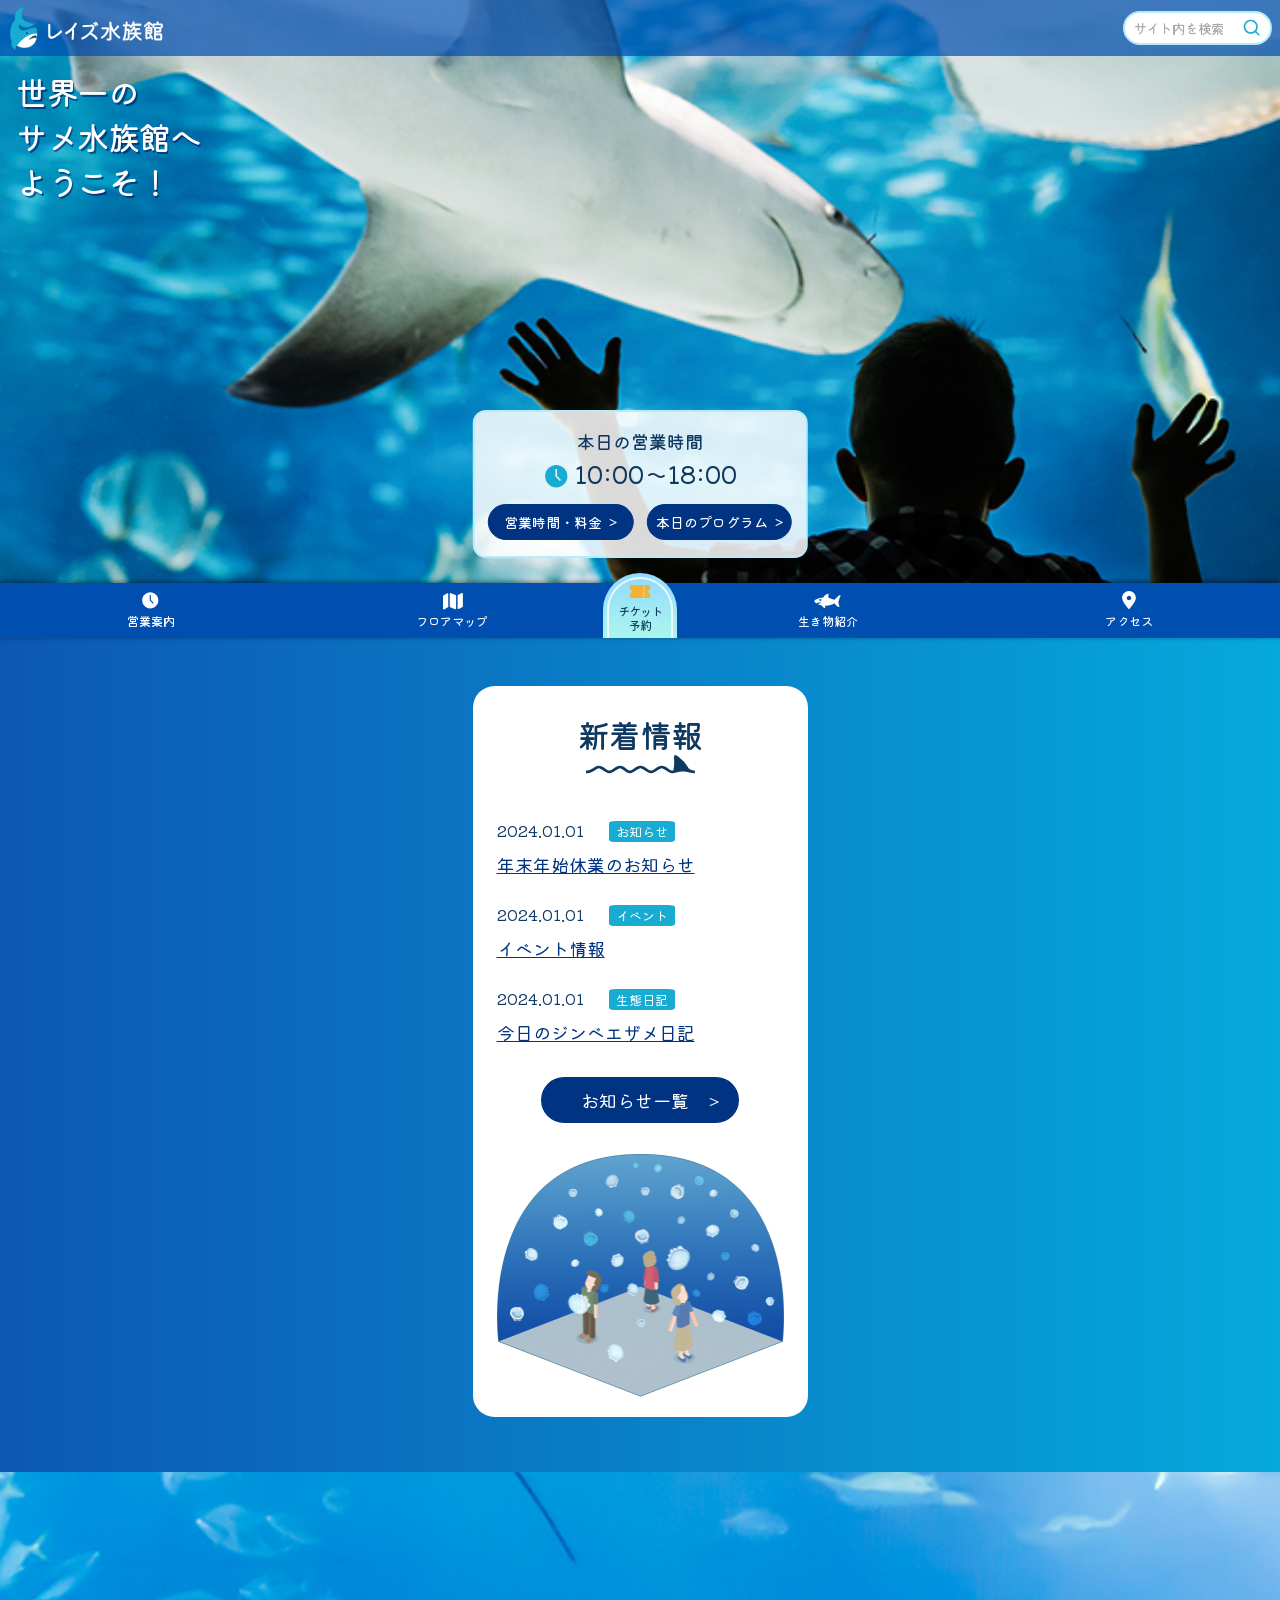
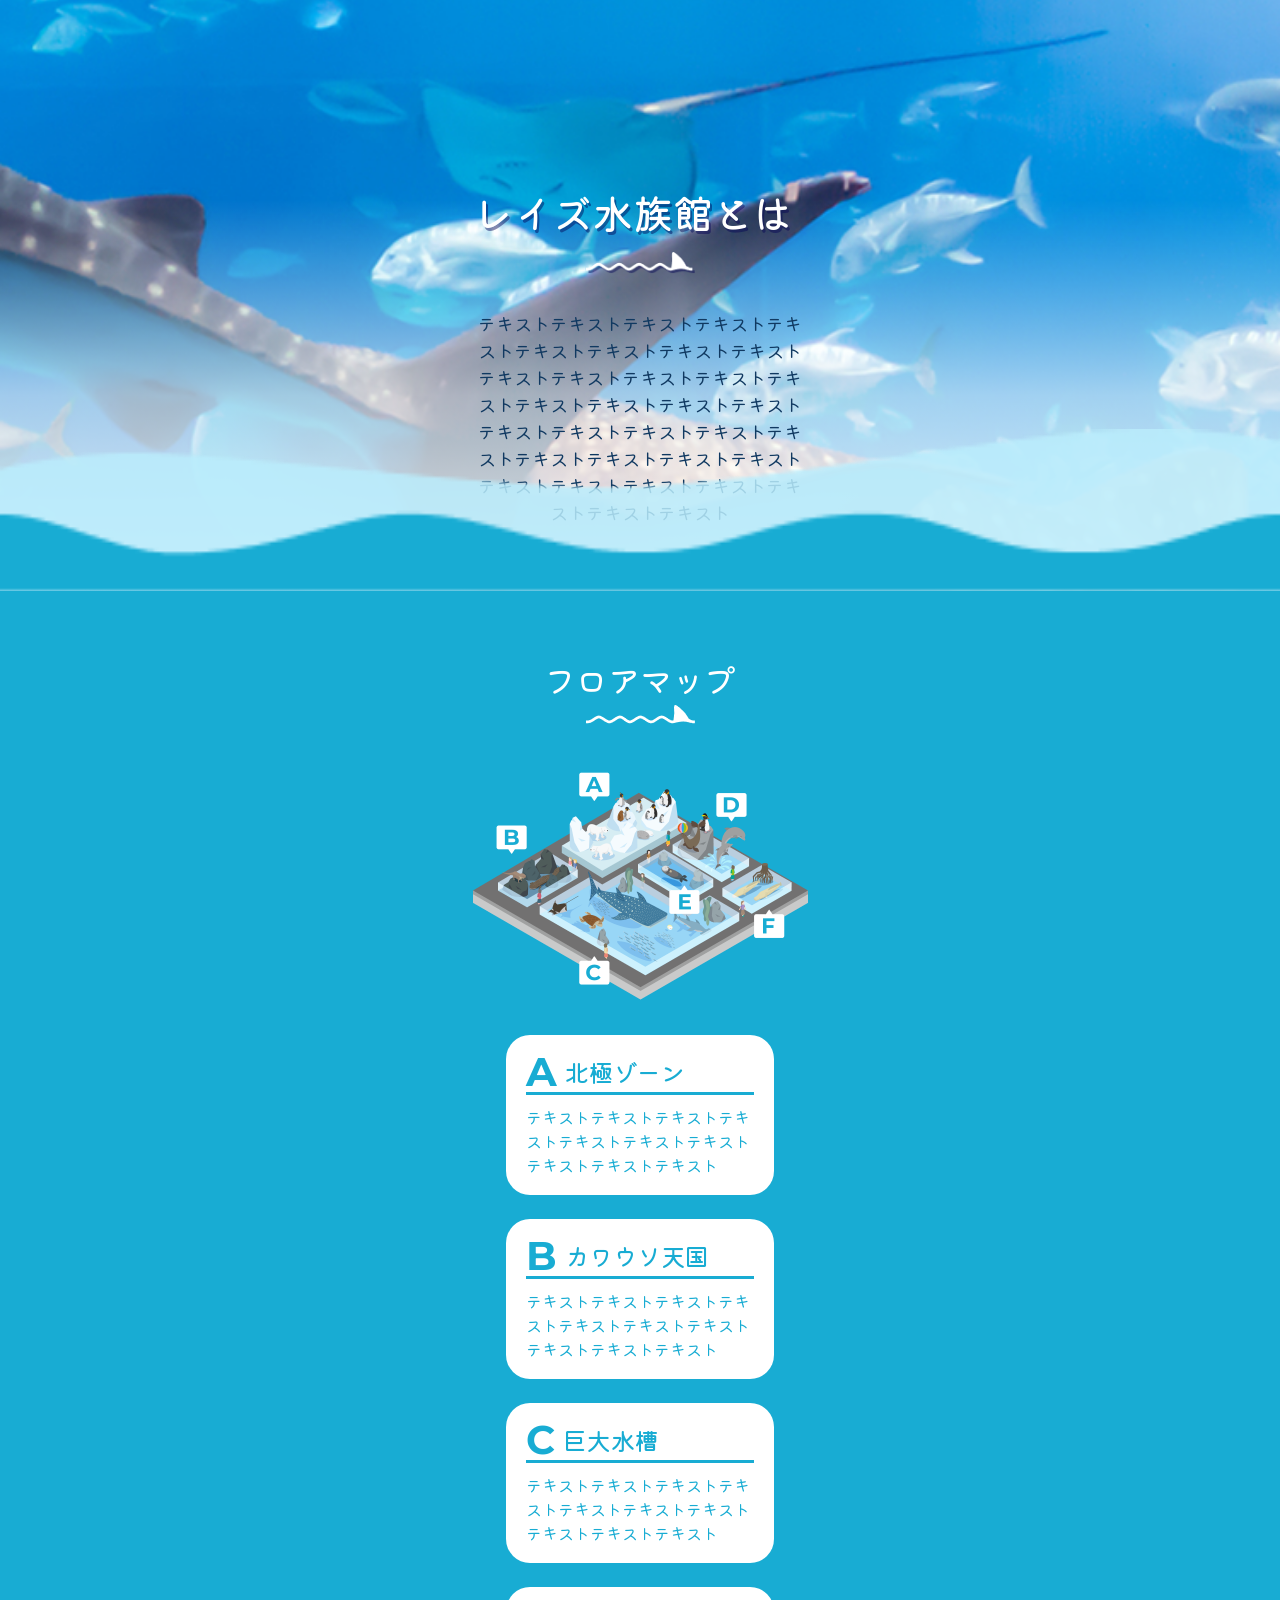
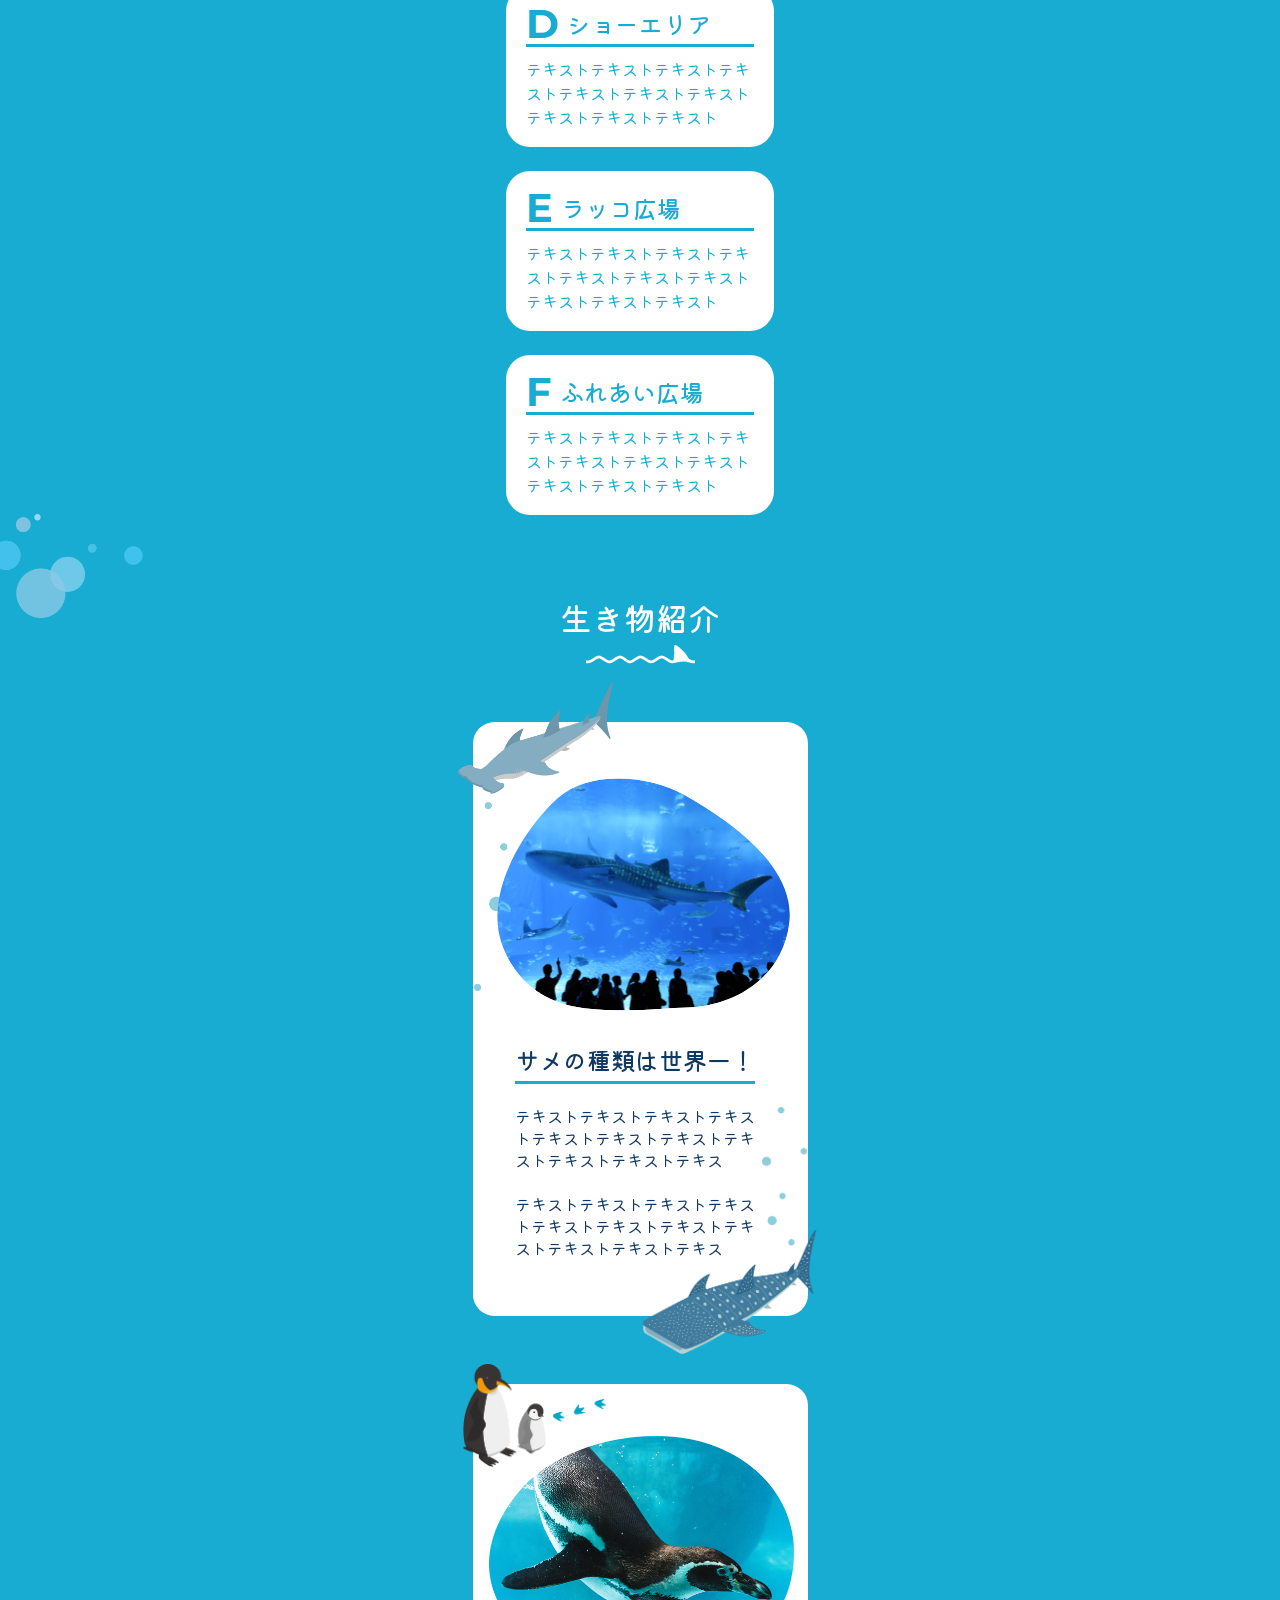
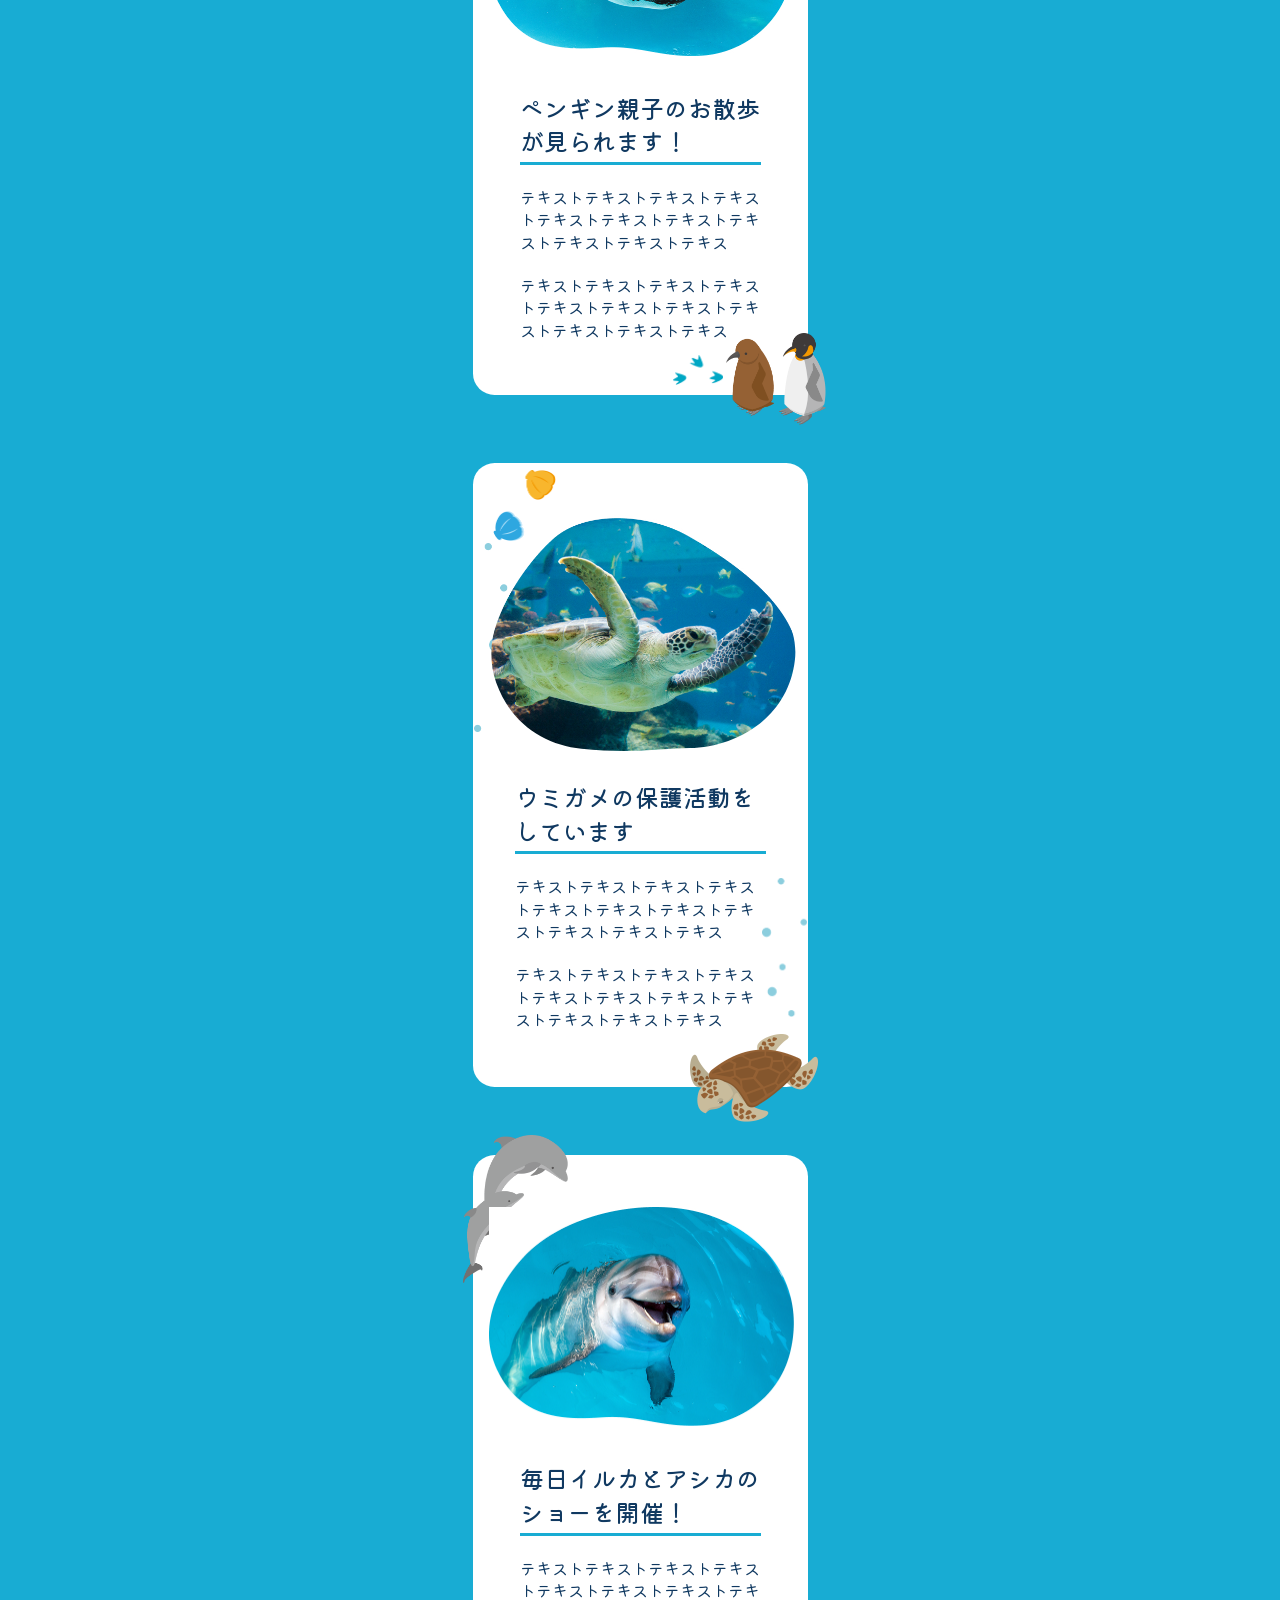
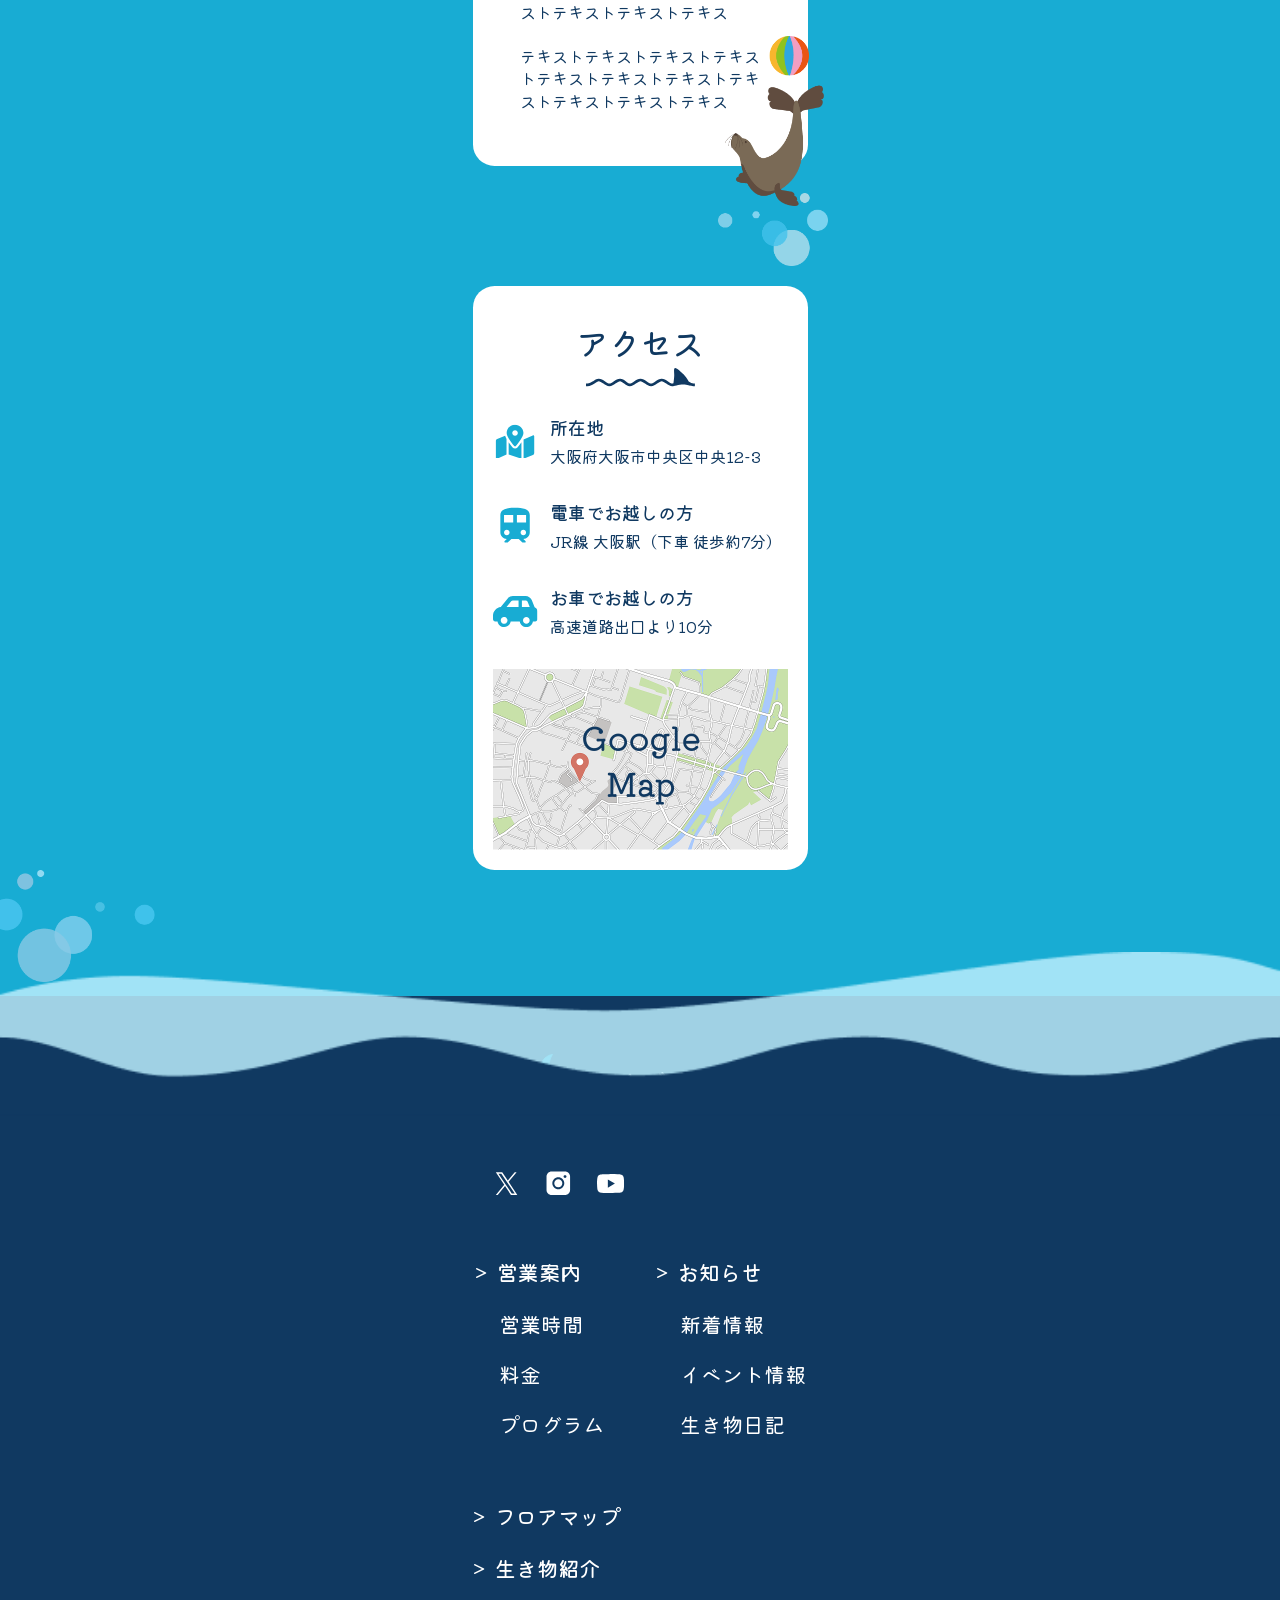
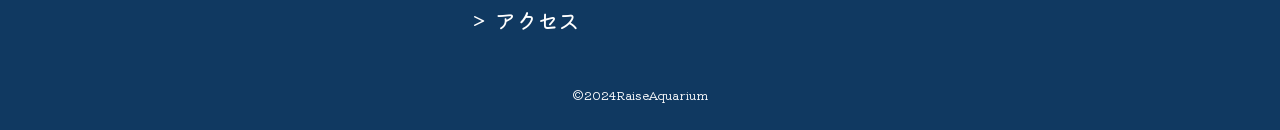
==== commit 48a63bf0: "3回目の修正" ====
--- a/index.html
+++ b/index.html
@@ -46,7 +46,7 @@
       </div>
     </div>
   </section>
-  <nav class="tabmenu">
+  <nav class="tabmenu" aria-label="タブメニュー">
     <a href="#" class="tabmenu__item">
       <img src="images/icon/time_2.svg" alt="" width="19" height="19" >
       <span>営業案内</span>
@@ -232,7 +232,7 @@
             <img src="images/decoration/bubble_length-bottom.png" alt="" class="animal__bubble animal__bubble--right" width="91" height="280" >
 
             <div class="animal__image__mask__shark">
-              <img src="images/foto/shark.jpg" alt="" width="750" height="745">
+              <img src="images/foto/shark.svg" alt="" width="750" height="745">
             </div>
             <div class="animal__text__wrap--sea">
               <h3 class="animal__subtitle">サメの種類は世界一！</h3>
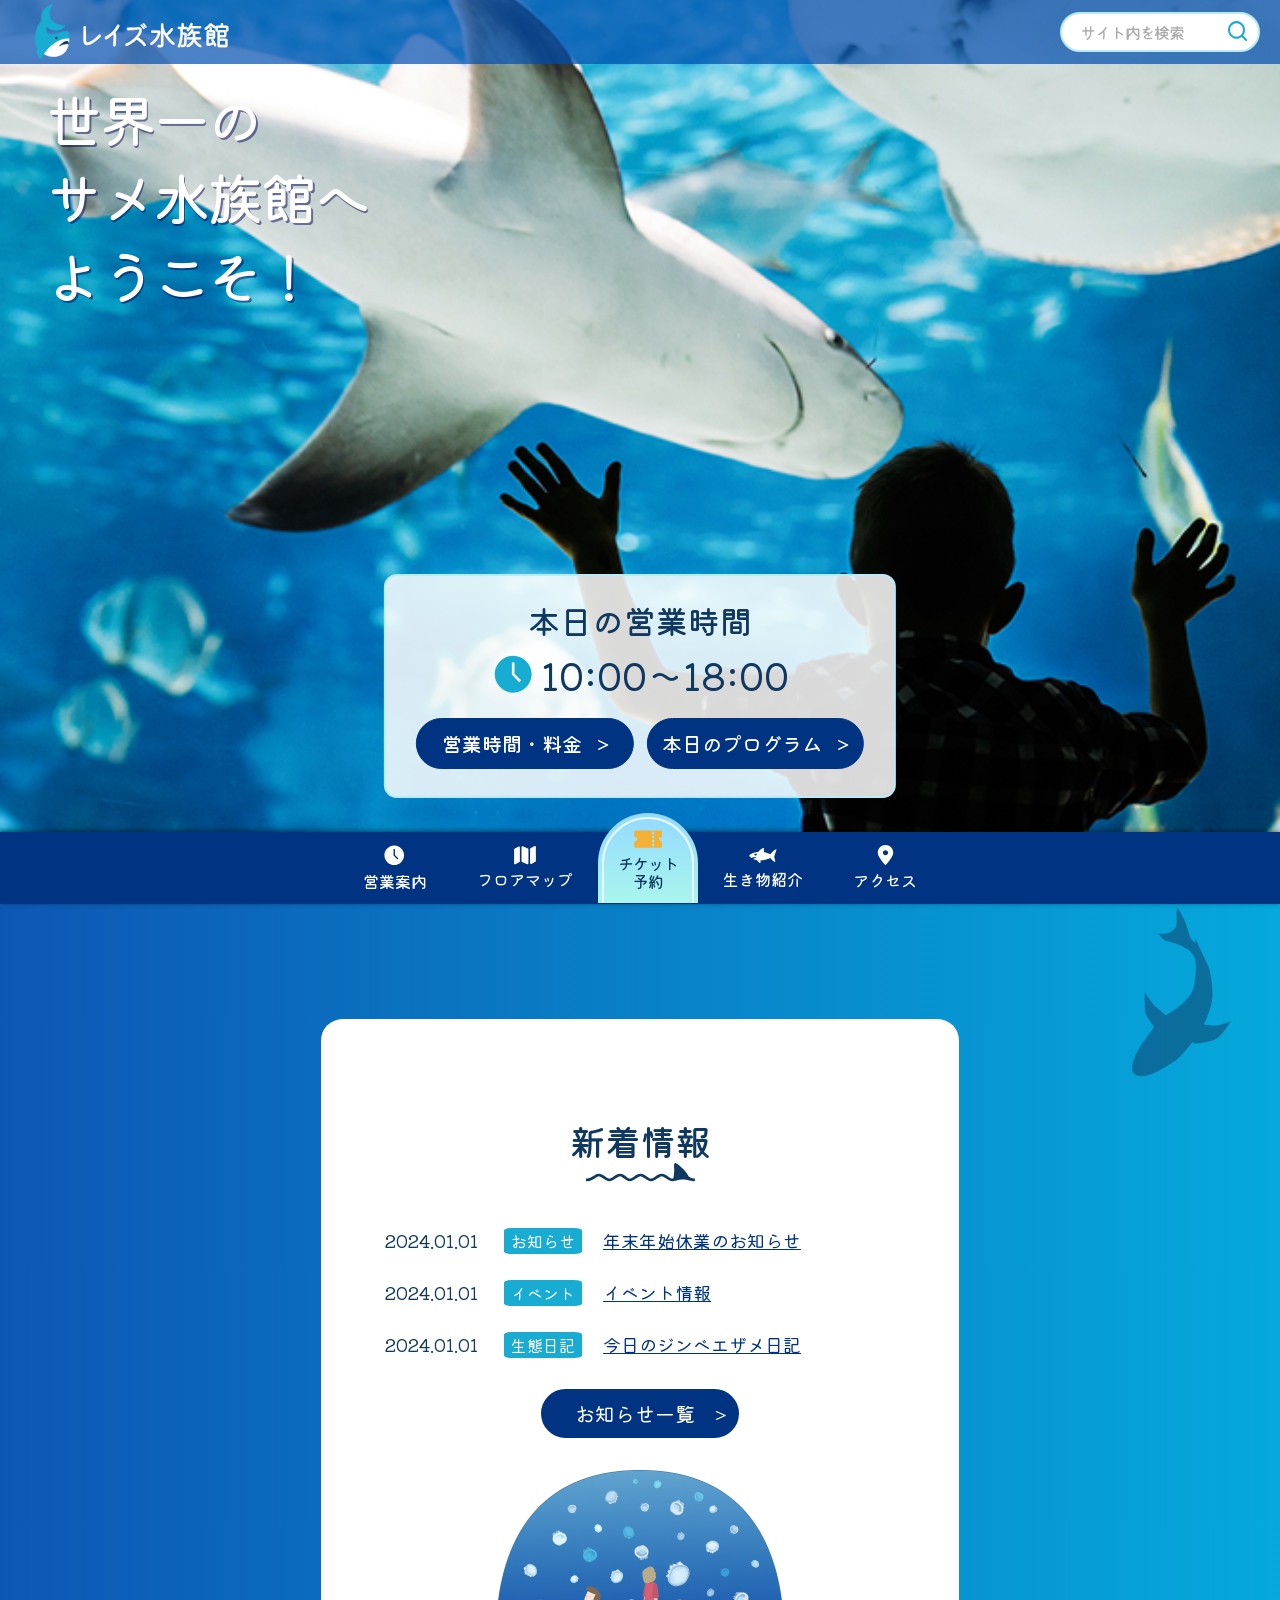
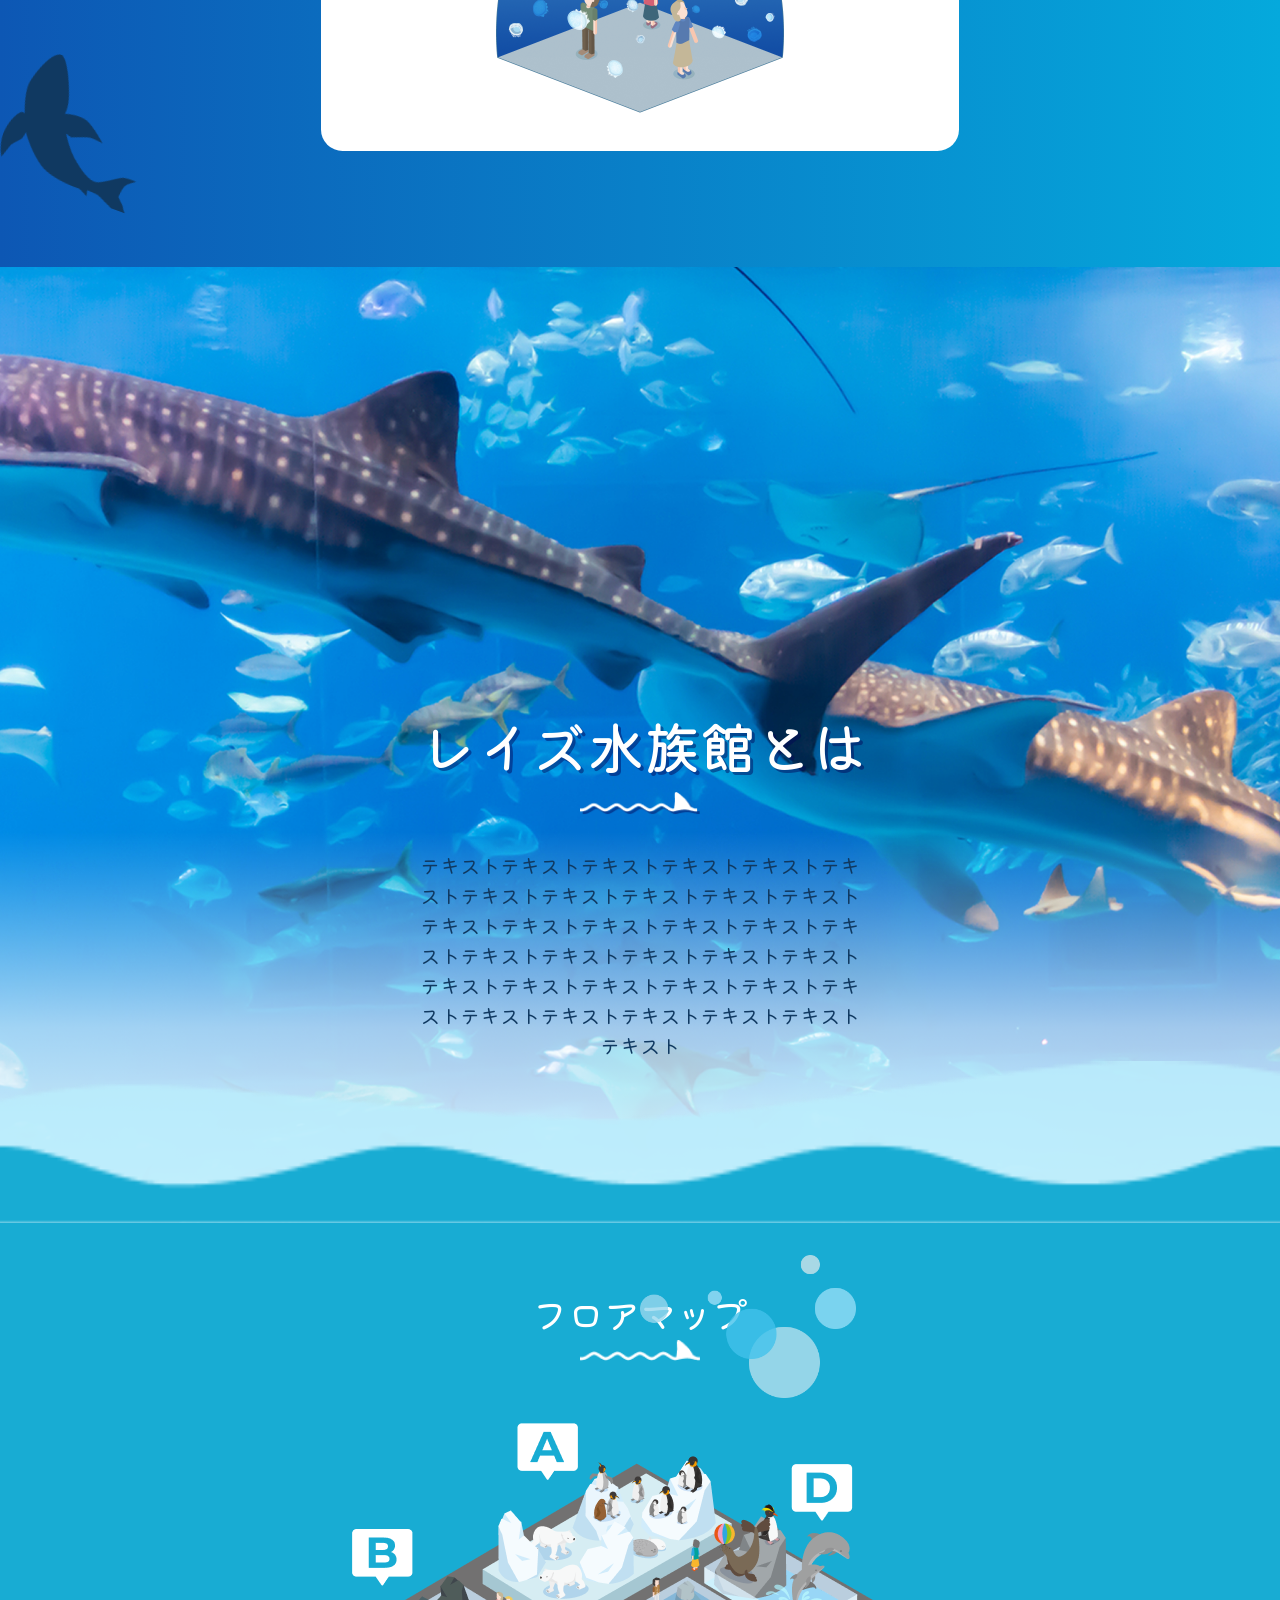
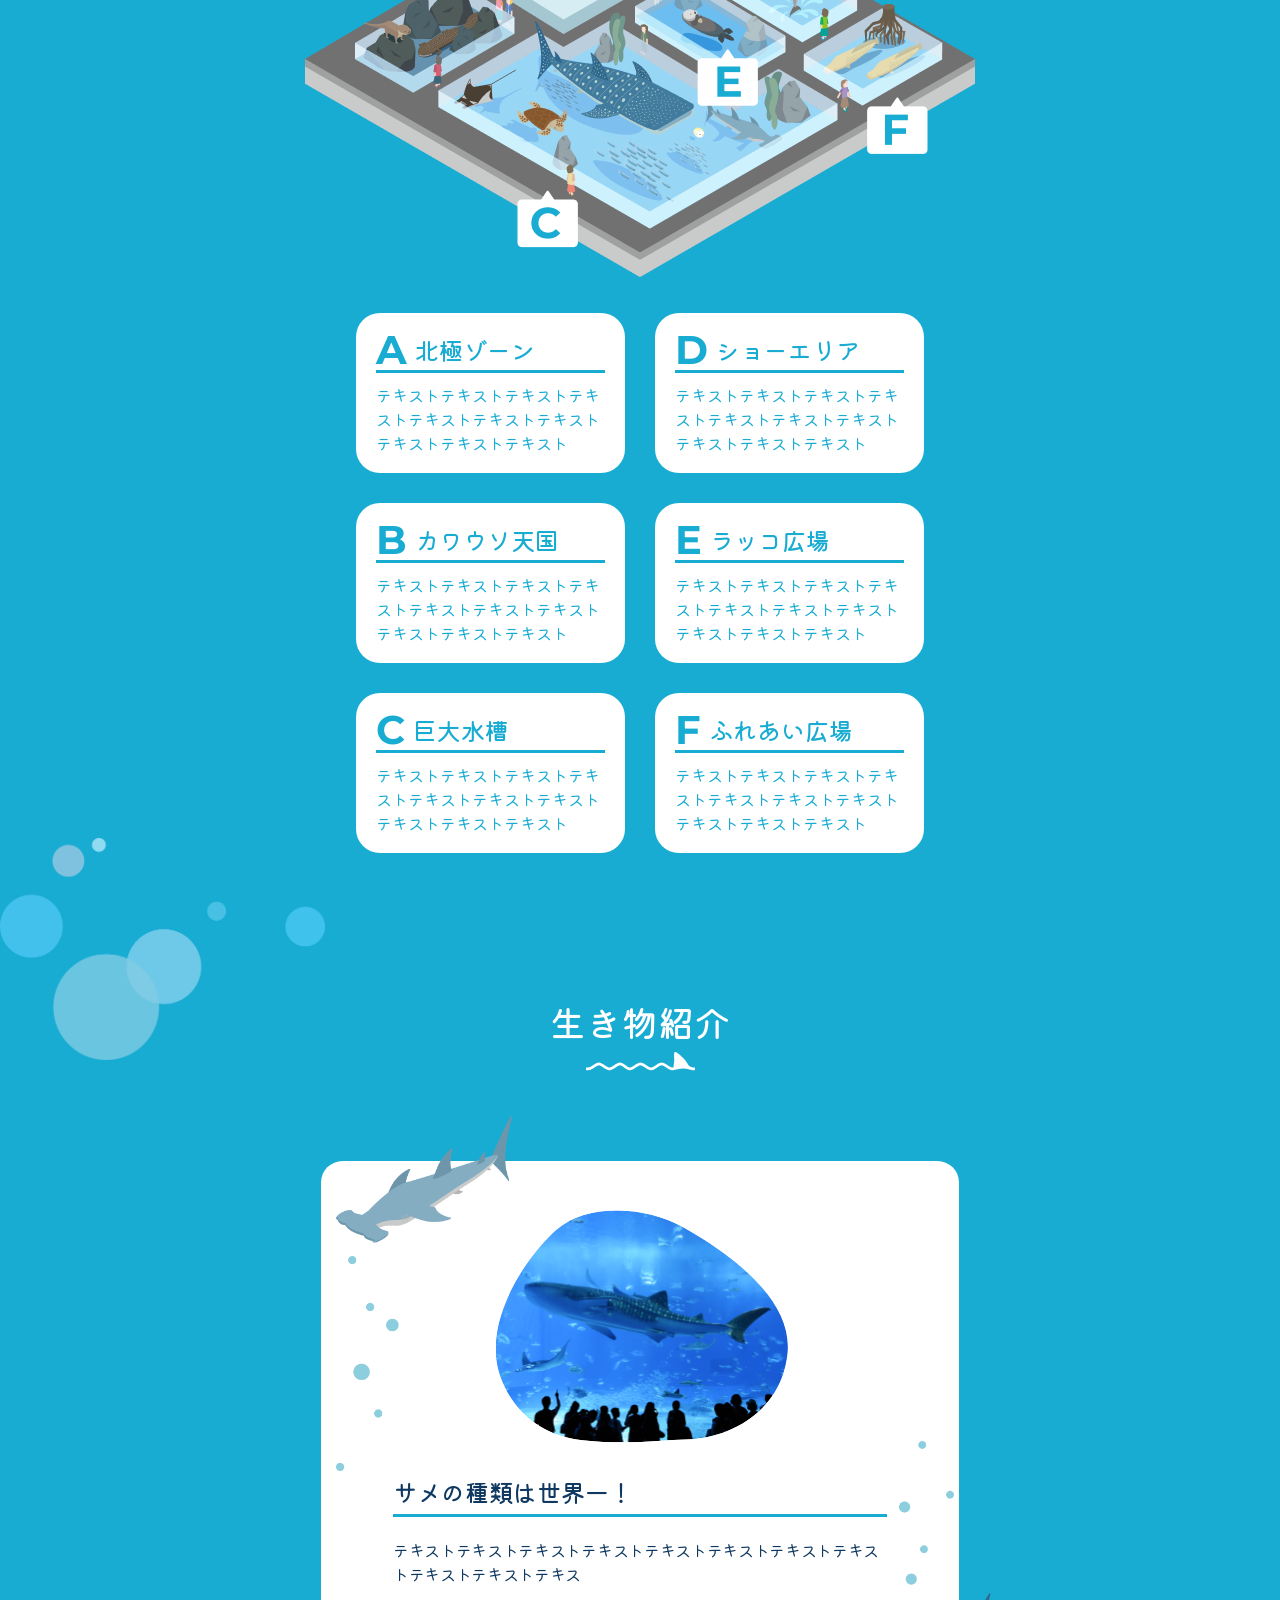
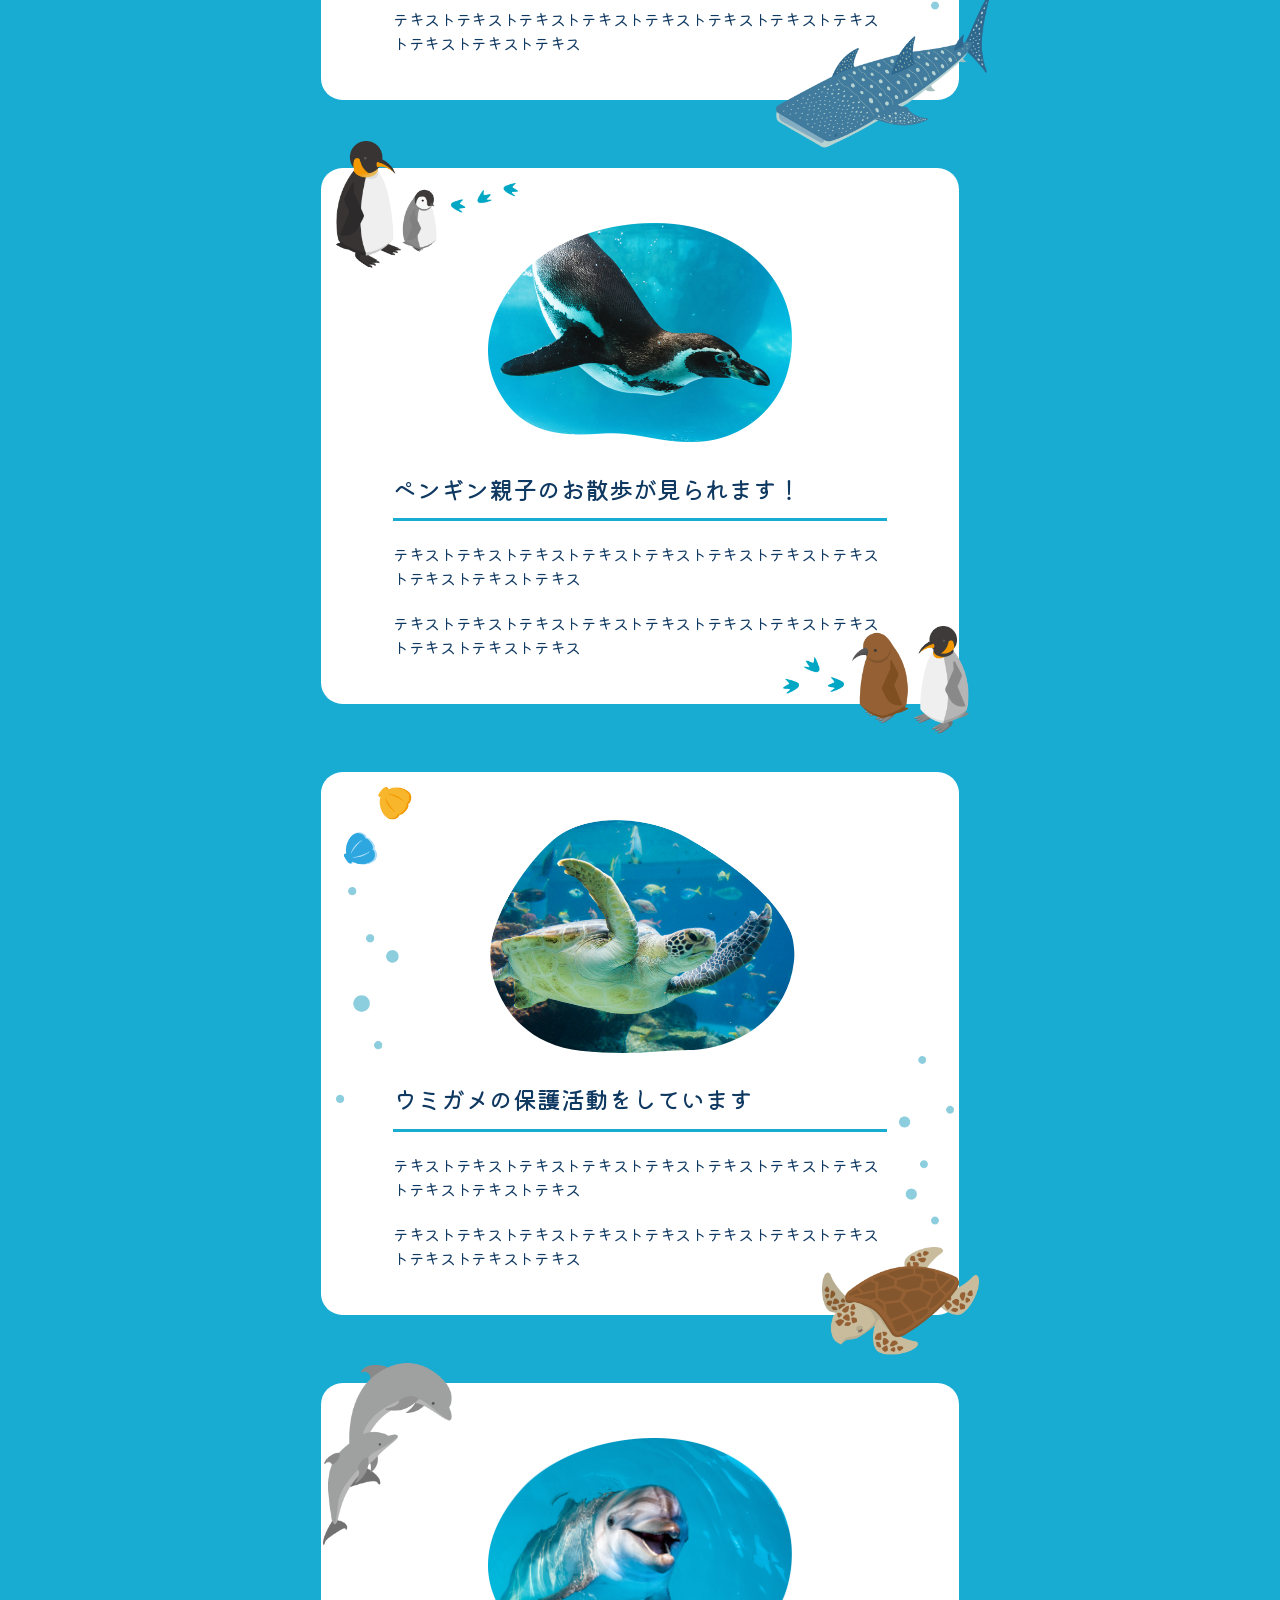
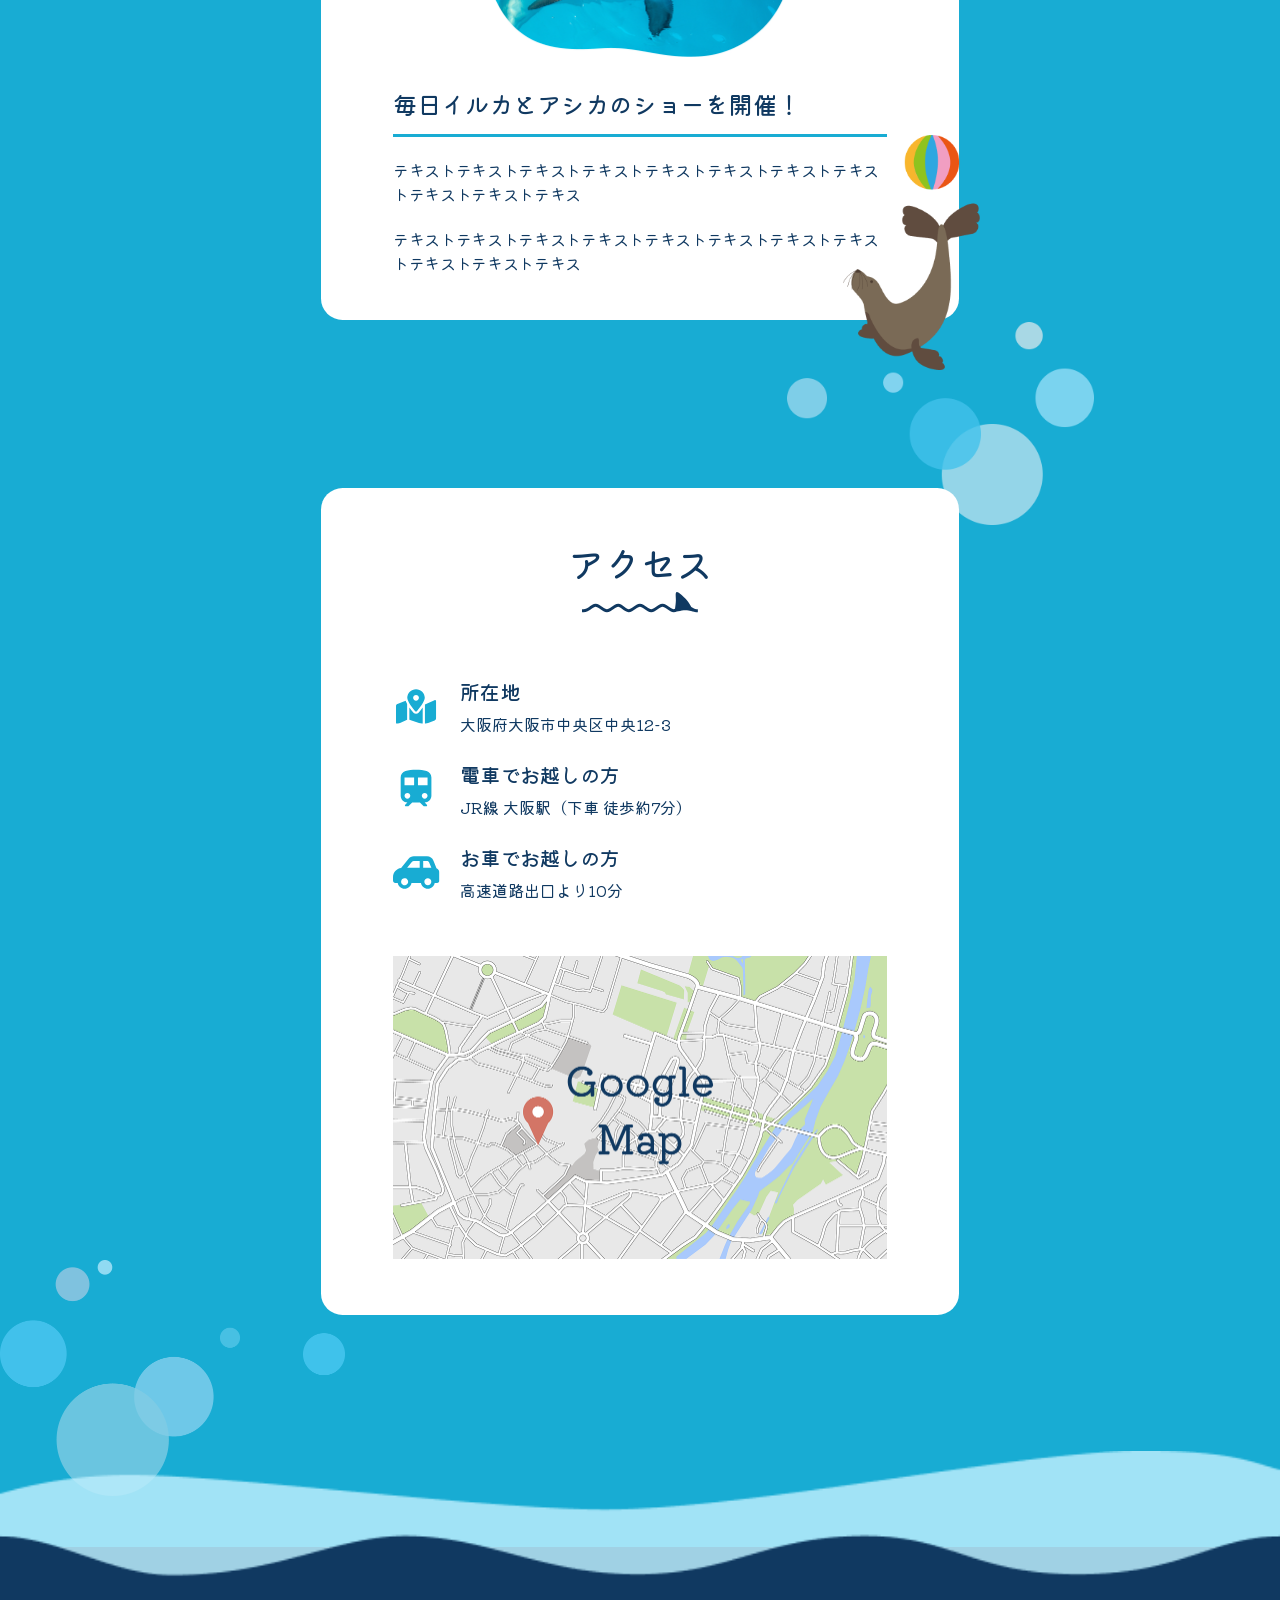
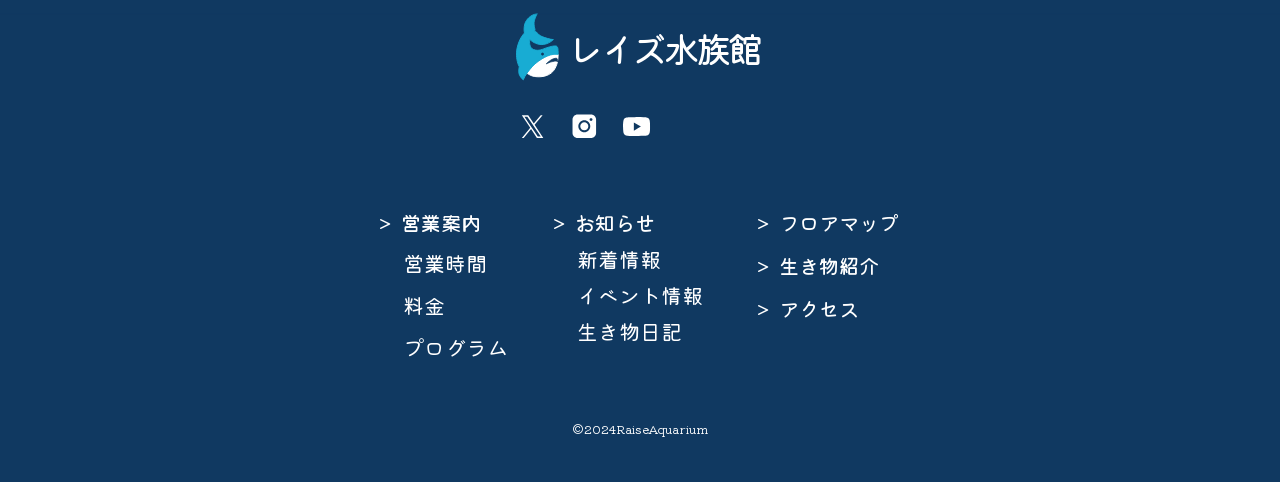
==== commit bf84370e: "tablet完了" ====
--- a/index.html
+++ b/index.html
@@ -1,36 +1,35 @@
 <!DOCTYPE html>
 <html lang="ja">
+
 <head>
-    <meta charset="UTF-8">
-    <meta name="viewport" content="width=device-width, initial-scale=1.0">
-    <title>レイズ水族館</title>
-    <link rel="stylesheet" href="css/reset.css">
-    <link rel="stylesheet" href="css/style.css">
-    <link rel="preconnect" href="https://fonts.googleapis.com">
-    <link rel="preconnect" href="https://fonts.gstatic.com" crossorigin>
-    <link href="https://fonts.googleapis.com/css2?family=Kiwi+Maru:wght@400;500&family=Montserrat:ital,wght@0,100..900;1,100..900&display=swap" rel="stylesheet">
+  <meta charset="UTF-8">
+  <meta name="viewport" content="width=device-width, initial-scale=1.0">
+  <title>レイズ水族館</title>
+  <link rel="stylesheet" href="css/reset.css">
+  <link rel="preconnect" href="https://fonts.googleapis.com">
+  <link rel="preconnect" href="https://fonts.gstatic.com" crossorigin>
+  <link
+    href="https://fonts.googleapis.com/css2?family=Kiwi+Maru:wght@400;500&family=Montserrat:ital,wght@0,100..900;1,100..900&display=swap"
+    rel="stylesheet">
+  <link rel="stylesheet" href="css/style.css">
 </head>
+
 <body>
-    <!-- header -->
+  <!-- header -->
   <section class="mv">
     <header class="header">
       <h1 class="header__logo">
-        <img src="images/icon/logo.svg" alt="レイズ水族館 ロゴ" class="header__icon" width="154" height="45"  >
+        <img src="images/icon/logo.svg" alt="レイズ水族館 ロゴ" class="header__icon" width="154" height="45">
       </h1>
       <form class="header__search" role="search">
-        <input 
-          type="search" 
-          class="header__search-input" 
-          placeholder="サイト内を検索"
-          aria-label="サイト内を検索"
-        >
+        <input type="search" class="header__search-input" placeholder="サイト内を検索" aria-label="サイト内を検索">
         <button type="submit" class="header__search-btn" aria-label="検索">
-          <img src="images/icon/magnifying-glass.svg" alt="" width="20" height="20">
+          <img class="header__search-icon" src="images/icon/magnifying-glass.svg" alt="" width="20" height="20">
         </button>
       </form>
     </header>
 
-      <!-- MVセクション -->
+    <!-- MVセクション -->
     <p class="mv__catch">世界一の<br>サメ水族館へ<br>ようこそ！</p>
     <div class="mv__info">
       <div class="mv__hours-wrap">
@@ -48,36 +47,36 @@
   </section>
   <nav class="tabmenu" aria-label="タブメニュー">
     <a href="#" class="tabmenu__item">
-      <img src="images/icon/time_2.svg" alt="" width="19" height="19" >
+      <img class="tabmenu__icon tabmenu__icon--time" src="images/icon/time_2.svg" alt="" width="19" height="19">
       <span>営業案内</span>
     </a>
     <a href="#" class="tabmenu__item">
-      <img src="images/icon/map_2.svg" alt="" width="21" height="18" >
+      <img class="tabmenu__icon tabmenu__icon--map" src="images/icon/map_2.svg" alt="" width="21" height="18">
       <span>フロアマップ</span>
     </a>
     <a href="#" class="tabmenu__item tabmenu__item--active">
-      <img src="images/icon/ticket.svg" alt="" width="23" height="19" >
+      <img class="tabmenu__icon tabmenu__icon--ticket" src="images/icon/ticket.svg" alt="" width="23" height="19">
       <span>チケット予約</span>
     </a>
     <a href="#" class="tabmenu__item">
-      <img src="images/icon/shark.svg" alt="" width="29" height="18" >
+      <img class="tabmenu__icon tabmenu__icon--shark" src="images/icon/shark.svg" alt="" width="29" height="18">
       <span>生き物紹介</span>
     </a>
     <a href="#" class="tabmenu__item">
-      <img src="images/icon/location.svg" alt="" width="24" height="19" >
+      <img class="tabmenu__icon tabmenu__icon--location" src="images/icon/location.svg" alt="" width="24" height="19">
       <span>アクセス</span>
     </a>
   </nav>
 
-    <!-- newsセクション -->
+  <!-- newsセクション -->
   <section class="news">
     <div class="news__inner">
-        <!-- タイトル -->
+      <!-- タイトル -->
       <h2 class="news__title">新着情報</h2>
       <div class="news__title-deco">
-        <img src="images/decoration/shark-fin_blue-black.svg"alt="" width="109" height="19" >
-      </div>
-        <!-- 記事リスト -->
+        <img src="images/decoration/shark-fin_blue-black.svg" alt="" width="109" height="19">
+      </div>
+      <!-- 記事リスト -->
       <ul class="news__list">
         <li class="news__item">
           <div class="news__meta">
@@ -101,16 +100,16 @@
           <a href="#" class="news__link">今日のジンベエザメ日記</a>
         </li>
       </ul>
-        <!-- ボタン -->
+      <!-- ボタン -->
       <a href="#" class="news__btn">お知らせ一覧 <span class="news__btn-arrow">&gt;</span></a>
-        <!-- イラスト画像 -->
+      <!-- イラスト画像 -->
       <div class="news__illust">
         <img src="images/illustration/jellyfish.png" alt="" width="576" height="486">
       </div>
     </div>
   </section>
 
-    <!-- aboutセクション -->
+  <!-- aboutセクション -->
   <section class="about">
     <div class="about__inner">
       <div class="about__content">
@@ -118,35 +117,35 @@
           レイズ水族館とは
         </h2>
         <div class="about__title-deco">
-          <img src="images/decoration/shark-fin_shadow.png" alt="" width="109" height="19" >
+          <img src="images/decoration/shark-fin_shadow.png" alt="" width="109" height="19">
         </div>
         <p class="about__text">
           テキストテキストテキストテキストテキストテキストテキストテキストテキストテキストテキストテキストテキストテキストテキストテキストテキストテキストテキストテキストテキストテキストテキストテキストテキストテキストテキストテキストテキストテキストテキストテキストテキストテキスト
         </p>
       </div>
     </div>
-      <!-- 波画像 -->
+    <!-- 波画像 -->
     <div class="about__wave">
-      <img src="images/decoration/wave_blue.png" alt="" width="750" height="110" >
-    </div>
-  </section>
-
-    <!-- mapセクション -->
+      <img src="images/decoration/wave_blue.png" alt="" width="750" height="110">
+    </div>
+  </section>
+
+  <!-- mapセクション -->
   <section class="map">
     <div class="map__inner">
 
       <!-- タイトル -->
       <h2 class="map__title">フロアマップ</h2>
       <div class="map__title-deco">
-        <img src="images/decoration/shark-fin_white.png" alt="" width="109" height="19" >
-      </div>
-
-        <!-- マップ画像 -->
+        <img src="images/decoration/shark-fin_white.png" alt="" width="109" height="19">
+      </div>
+
+      <!-- マップ画像 -->
       <div class="map__image">
         <img src="images/illustration/map.png" alt="フロアマップ" width="670" height="482">
       </div>
 
-        <!-- エリアリスト -->
+      <!-- エリアリスト -->
       <ul class="map__list">
         <li class="map__item">
           <a href="#" class="map__link">
@@ -204,20 +203,27 @@
         </li>
       </ul>
     </div>
-      <!-- バブル画像 -->
+    <!-- バブル画像 -->
     <div class="map__bubble">
-      <img src="images/decoration/bubble_left.png" alt="" width="234" height="160" > 
-    </div>
-  </section>
-
-   <!-- animalセクション -->
+      <picture class="map__bubble__right">
+        <source srcset="images/decoration/bubble_right_pc.png" media="(min-width: 768px)">
+        <img src="images/decoration/bubble_right.png" alt="" width="766" height="506">
+      </picture>
+      <picture class="map__bubble__left">
+        <source srcset="images/decoration/bubble_left_pc.png" media="(min-width: 768px)">
+        <img src="images/decoration/bubble_left.png" alt="" width="234" height="160">
+      </picture>
+    </div>
+  </section>
+
+  <!-- animalセクション -->
   <section class="animal">
     <div class="animal__inner">
 
       <!-- タイトル -->
       <h2 class="animal__title">生き物紹介</h2>
       <div class="animal__title-deco">
-        <img src="images/decoration/shark-fin_white.png" alt="" width="109" height="19" >
+        <img src="images/decoration/shark-fin_white.png" alt="" width="109" height="19">
       </div>
 
       <!-- カードリスト -->
@@ -225,17 +231,21 @@
         <li class="animal__item">
           <a href="#" class="animal__link">
             <!-- 装飾イラスト -->
-            <img src="images/illustration/hammerhead-shark.png" alt="" class="animal__deco hammerhead-shark" width="304" height="219">
-            <img src="images/illustration/whale-shark.png" alt="" class="animal__deco whale-shark" width="370" height="263">
+            <img src="images/illustration/hammerhead-shark.png" alt="" class="animal__deco hammerhead-shark" width="304"
+              height="219">
+            <img src="images/illustration/whale-shark.png" alt="" class="animal__deco whale-shark" width="370"
+              height="263">
             <!-- バブル -->
-            <img src="images/decoration/bubble_length-top.png" alt="" class="animal__bubble animal__bubble--left" width="109" height="374">
-            <img src="images/decoration/bubble_length-bottom.png" alt="" class="animal__bubble animal__bubble--right" width="91" height="280" >
+            <img src="images/decoration/bubble_length-top.png" alt="" class="animal__bubble animal__bubble--left"
+              width="109" height="374">
+            <img src="images/decoration/bubble_length-bottom.png" alt="" class="animal__bubble animal__bubble--right"
+              width="91" height="280">
 
             <div class="animal__image__mask__shark">
               <img src="images/foto/shark.svg" alt="" width="750" height="745">
             </div>
             <div class="animal__text__wrap--sea">
-              <h3 class="animal__subtitle">サメの種類は世界一！</h3>
+              <h3 class="animal__subtitle animal__subtitle--shark">サメの種類は世界一！</h3>
               <p class="animal__text">テキストテキストテキストテキストテキストテキストテキストテキストテキストテキストテキス</p>
               <p class="animal__text">テキストテキストテキストテキストテキストテキストテキストテキストテキストテキストテキス</p>
             </div>
@@ -244,11 +254,15 @@
         <li class="animal__item">
           <a href="#" class="animal__link">
             <!-- 装飾イラスト -->
-            <img src="images/illustration/penguin_family.png" alt="" class="animal__deco penguin_family" width="167" height="210">
-            <img src="images/illustration/penguin_friend.png" alt="" class="animal__deco penguin_friend" width="195" height="180">
+            <img src="images/illustration/penguin_family.png" alt="" class="animal__deco penguin_family" width="167"
+              height="210">
+            <img src="images/illustration/penguin_friend.png" alt="" class="animal__deco penguin_friend" width="195"
+              height="180">
             <!-- 足跡 -->
-            <img src="images/illustration/footprints_top.png" alt="" class="animal__footprint animal__footprint--top" width="110" height="49">
-            <img src="images/illustration/footprints_bottom.png" alt="" class="animal__footprint animal__footprint--bottom" width="110" height="49">
+            <img src="images/illustration/footprints_top.png" alt="" class="animal__footprint animal__footprint--top"
+              width="110" height="49">
+            <img src="images/illustration/footprints_bottom.png" alt=""
+              class="animal__footprint animal__footprint--bottom" width="110" height="49">
 
             <div class="animal__image">
               <img src="images/foto/penguin.jpg" alt="" width="608" height="438">
@@ -266,8 +280,10 @@
             <img src="images/illustration/shellfish.png" alt="" class="animal__deco shellfish" width="131" height="146">
             <img src="images/illustration/turtle.png" alt="" class="animal__deco turtle" width="256" height="176">
             <!-- バブル -->
-            <img src="images/decoration/bubble_length-top.png" alt="" class="animal__bubble animal__bubble--left" width="109" height="374">
-            <img src="images/decoration/bubble_length-bottom.png" alt="" class="animal__bubble animal__bubble--right" width="91" height="280" >
+            <img src="images/decoration/bubble_length-top.png" alt=""
+              class="animal__bubble animal__bubble--left animal__bubble--left--turtle" width="109" height="374">
+            <img src="images/decoration/bubble_length-bottom.png" alt="" class="animal__bubble animal__bubble--right"
+              width="91" height="280">
 
             <div class="animal__image__mask__turtle">
               <img src="images/foto/turtle.jpg" alt="" width="750" height="745">
@@ -285,7 +301,8 @@
             <img src="images/illustration/dolphin.png" alt="" class="animal__deco dolphin" width="201" height="284">
             <img src="images/illustration/sea-lion.png" alt="" class="animal__deco sea-lion" width="195" height="180">
             <!-- バブル -->
-            <img src="images/decoration/bubble_right_pc.png" alt="" class="animal__bubble animal__bubble--bottom" width="766" height="506" >
+            <img src="images/decoration/bubble_right_pc.png" alt="" class="animal__bubble animal__bubble--bottom"
+              width="766" height="506">
 
             <div class="animal__image">
               <img src="images/foto/dolphin.jpg" alt="" width="609" height="439">
@@ -300,20 +317,20 @@
       </ul>
     </div>
   </section>
-    <!-- アクセスセクション -->
+  <!-- アクセスセクション -->
   <section class="access">
     <div class="access__inner">
 
       <h2 class="access__title">アクセス</h2>
       <div class="access__title-deco">
-        <img src="images/decoration/shark-fin_blue-black.svg"alt="" width="109" height="19" >
+        <img src="images/decoration/shark-fin_blue-black.svg" alt="" width="109" height="19">
       </div>
 
       <div class="access__card">
 
         <!-- 所在地 -->
         <div class="access__item">
-          <img src="images/icon/map_1.svg" alt="" class="access__icon" width="45" height="34" >
+          <img src="images/icon/map_1.svg" alt="" class="access__icon" width="45" height="34">
           <div class="access__text__wrap">
             <h3 class="access__subtitle">所在地</h3>
             <p class="access__text">大阪府大阪市中央区中央12-3</p>
@@ -341,29 +358,36 @@
         <!-- Google Map -->
         <div class="access__map">
           <a href="" target="_blank" class="access__map__link">
-            <img src="images/illustration/google-map.png" alt="Google Map" class="access__map__img" width="590" height="362">
-          </a>
-        </div>
-
-      </div>
-    </div>
-     <!-- バブル画像 -->
+            <picture>
+              <source srcset="images/illustration/google-map-tablet.png" media="(min-width: 768px)">
+              <img src="images/illustration/google-map.png" alt="Google Map" class="access__map__img" width="590"
+                height="362">
+            </picture>
+          </a>
+        </div>
+
+      </div>
+    </div>
+    <!-- バブル画像 -->
     <div class="access__bubble">
-      <img src="images/decoration/bubble_left.png" alt="" width="234" height="160" > 
-    </div>
-     <!-- 波画像 -->
+      <picture>
+        <source srcset="images/decoration/bubble_left_pc.png" media="(min-width: 768px)">
+        <img src="images/decoration/bubble_left.png" alt="" width="234" height="160">
+      </picture>
+    </div>
+    <!-- 波画像 -->
     <div class="access__wave">
-      <img src="images/decoration/wave_blue-black.png" alt="" width="750" height="110" >
-    </div>
-  </section>
-
-    <!-- フッター -->
-  <footer class="footer">
+      <img src="images/decoration/wave_blue-black.png" alt="" width="750" height="110">
+    </div>
+  </section>
+
+  <!-- フッター -->
+  <footer class="footer footer--front">
     <div class="footer__inner">
 
       <!-- ロゴ -->
       <div class="footer__logo">
-        <img src="images/icon/logo_shark.svg" alt="レイズ水族館" class="footer__logo__img" width="28" height="43" >
+        <img src="images/icon/logo_shark.svg" alt="レイズ水族館" class="footer__logo__img" width="28" height="43">
         <span class="footer__logo__text">レイズ水族館</span>
       </div>
 
@@ -381,10 +405,10 @@
       </div>
 
       <!-- ナビゲーション -->
-      <nav class="footer__nav" aria-label="フッターナビゲーション">
+      <nav class="footer__nav footer__nav--front" aria-label="フッターナビゲーション">
         <div class="footer__nav__inner">
           <!-- 営業案内 -->
-          <div class="footer__nav__group">
+          <div class="footer__nav__group footer__nav__group--1">
             <a href="" class="footer__nav__heading">
               <span class="footer__nav__arrow">&gt;</span>営業案内
             </a>
@@ -395,39 +419,37 @@
             </ul>
           </div>
           <!-- お知らせ -->
-          <div class="footer__nav__group">
+          <div class="footer__nav__group footer__nav__group--2">
             <a href="" class="footer__nav__heading">
               <span class="footer__nav__arrow">&gt;</span>お知らせ
             </a>
             <ul class="footer__nav__list">
-              <li><a href="" class="footer__nav__link">新着情報</a></li>
-              <li><a href="" class="footer__nav__link">イベント情報</a></li>
-              <li><a href="" class="footer__nav__link">生き物日記</a></li>
+              <li><a href="" class="footer__nav__link footer__nav__link--new">新着情報</a></li>
+              <li><a href="" class="footer__nav__link footer__nav__link--event">イベント情報</a></li>
+              <li><a href="" class="footer__nav__link footer__nav__link--diary">生き物日記</a></li>
             </ul>
           </div>
-        </div>
-
-        <!-- フロアマップ -->
-        <div class="footer__nav__group">
-          <a href="" class="footer__nav__heading">
-            <span class="footer__nav__arrow">&gt;</span>フロアマップ
-          </a>
-        </div>
-
-        <!-- 生き物紹介 -->
-        <div class="footer__nav__group">
-          <a href="" class="footer__nav__heading">
-            <span class="footer__nav__arrow">&gt;</span>生き物紹介
-          </a>
-        </div>
-
-        <!-- アクセス -->
-        <div class="footer__nav__group">
-          <a href="" class="footer__nav__heading">
-            <span class="footer__nav__arrow">&gt;</span>アクセス
-          </a>
-        </div>
-
+          <!-- フロアマップ -->
+          <div class="footer__nav__group footer__nav__group--3">
+            <a href="" class="footer__nav__heading">
+              <span class="footer__nav__arrow">&gt;</span>フロアマップ
+            </a>
+          </div>
+
+          <!-- 生き物紹介 -->
+          <div class="footer__nav__group footer__nav__group--4">
+            <a href="" class="footer__nav__heading">
+              <span class="footer__nav__arrow">&gt;</span>生き物紹介
+            </a>
+          </div>
+
+          <!-- アクセス -->
+          <div class="footer__nav__group footer__nav__group--5">
+            <a href="" class="footer__nav__heading">
+              <span class="footer__nav__arrow">&gt;</span>アクセス
+            </a>
+          </div>
+        </div>
       </nav>
 
       <!-- コピーライト -->
@@ -436,4 +458,5 @@
     </div>
   </footer>
 </body>
+
 </html>
--- a/css/style.css
+++ b/css/style.css
@@ -13,6 +13,8 @@
   padding: 0 8px 0 10px;
   background: rgba(0, 78, 176, 0.7);  /* 半透明の青 */
   z-index: 10;
+  position: fixed;
+  width: 100%;
 }
 
 /* ロゴ */
@@ -137,8 +139,9 @@
 }
 
 .mv__hours-time img {
-  position: relative;
-  top: 4px;  
+  position: absolute;
+  top: 52px;  
+  left: 52px;
 }
 
 .mv__hours-time span {
@@ -191,7 +194,7 @@
   align-items: center;
   justify-content: center;
   gap: 3px;
-  padding: 13.91px 0;
+  /* padding: 13.91px 0; */
   color: #FFFFFF;
   text-decoration: none;
   font-family: 'Kiwi Maru', serif;
@@ -239,15 +242,15 @@
 .tabmenu__item--active img {
   width: 22px;
   height: 19px;
-  position: relative;
-  top: 1px;
+  position: absolute;
+  top: 10px;
 }
 
 .tabmenu__item--active span {
   width: 4em;
   text-align: center;
-  position: relative;
-  top: 2px;
+  position: absolute;
+  top: 30px;
   line-height: 14px;
   letter-spacing: -1.1px;
 }
@@ -489,15 +492,18 @@
   border-top: 3px solid;
   padding-top: 10px;
 }
-.map__bubble {
+.map__bubble__left {
   position: absolute;
   width: 143px;
   height: 97px;
   z-index: 1;
 }
-.map__bubble img {
+.map__bubble__left img {
   position: relative;
   top: -25px;
+}
+.map__bubble__right {
+  display: none;
 }
 
 /* ========== ANIMAL ========== */
@@ -768,7 +774,8 @@
 /* ========== FOOTER ========== */
 .footer {
   background: rgba(16, 57, 97, 1);
-  padding: 58px 0 27px;
+  padding: 67px 27px 26px;
+  margin-top: -8px;
 }
 
 .footer__inner {
@@ -802,7 +809,7 @@
 .footer__sns {
   display: flex;
   gap: 24px;
-  margin: 55px 0 40px 20px;
+  margin: 55px 0 33px 20px;
 }
 
 .footer__sns__icon {
@@ -815,10 +822,33 @@
   margin-bottom: 40px;
 }
 .footer__nav__inner {
-  display: flex;
-  justify-content: space-between;
-  padding: 8px 2px 30px;
-}
+  display: grid;
+  grid-template-columns: repeat(2, 1fr);
+  grid-template-areas:
+    "about news"
+    "map map"
+    "animal animal"
+    "access access";
+}
+.footer__nav__group--1 {
+    grid-area: about;
+    margin-top: 10px;
+  }
+  .footer__nav__group--2 {
+    grid-area: news;
+    margin-top: 10px;
+  }
+  .footer__nav__group--3 {
+    grid-area: map;
+    margin-top: 25px;
+  }
+  .footer__nav__group--4 {
+    grid-area: animal;
+  } 
+  .footer__nav__group--5 {
+    grid-area: access;
+    margin-bottom: 10px;
+  }
 
 .footer__nav__group {
   padding: 11px 0;
@@ -864,12 +894,13 @@
 
 /* メインビジュアル */
 .archive__mv {
-  position: relative;
-  height: 70px;
+  aspect-ratio: 375 / 180;
+  min-height: 180px;
   background: url('../images/foto/sp_archive_main.jpg') center / cover no-repeat;
   display: flex;
   align-items: center;
   justify-content: center;
+  width: 100%;
 }
 
 .archive__mv::after {
@@ -889,32 +920,71 @@
   background-color: rgba(255, 255, 255, 0.7);
   padding: 4px 10px 5px;
   border-radius: 6.25px;
-}
-
-.archive__wave {
-  position: relative;
-  bottom: 16px;
+  margin-top: 30px;
+}
+
+
+/* 記事一覧 */
+.archive__main {
+  padding: 95px 26px 100px;
+  margin-top: -60px;
+  position: relative;
+  background: url('../images/decoration/wave_graduation.png') top center / cover no-repeat;
+}
+div.archive__main__deco-left {
+  position: absolute;
+  top: 90px;
+  width: 70px;
+  left: -2px;
+  z-index: 1;
+}
+div.archive__main__deco-right {
+  position: absolute;
+  bottom: 50px;
+  right: 1px;
+  width: 70px;
+}
+.archive__main__wave {
+  position: absolute;
+  bottom: -1px;
+  left: 0;
   width: 100%;
   z-index: 2;
 }
 
-/* 記事一覧 */
-.archive__main {
-  padding: 40px 20px;
-}
+.archive__main__wave img {
+  width: 100%;
+  display: block;
+}
+
 
 .archive__list {
+  position: relative;
+  z-index: 2;
   list-style: none;
   display: flex;
   flex-direction: column;
-  gap: 24px;
+  gap: 32px;
 }
 
 .archive__item {
   background: #fff;
-  border-radius: 16px;
+  border-radius: 24px;
   overflow: hidden;
   box-shadow: 0 2px 8px rgba(0, 0, 0, 0.1);
+  position: relative;
+}
+.archive__item::after {
+  content: '';
+  position: absolute;
+  inset: 0;
+  background: rgba(255, 255, 255, 0.4); /* 白い霧 */
+  opacity: 0; /* 最初は非表示 */
+  transition: opacity 0.3s ease; /* ふわっと表示 */
+}
+
+.archive__item:hover::after {
+  opacity: 1; /* ホバー時に表示 */
 }
 
 .archive__link {
@@ -925,25 +995,26 @@
 
 .archive__img__wrap {
   width: 100%;
-  aspect-ratio: 16 / 9;
   overflow: hidden;
+  padding: 24px;
 }
 
 .archive__img {
   width: 100%;
   height: 100%;
   object-fit: cover;
+  border-radius: 16px;
 }
 
 .archive__body {
-  padding: 16px;
+  padding: 0 26px 30px;
 }
 
 .archive__date {
-  font-size: 14px;
-  color: rgba(16, 57, 97, 0.6);
+  font-size: 15px;
+  color: rgba(0, 0, 0, 1);
   display: block;
-  margin-bottom: 8px;
+  margin-bottom: 12px;
 }
 
 .archive__title {
@@ -957,23 +1028,19 @@
 /* カテゴリタグ */
 .archive__cat {
   display: inline-block;
-  padding: 4px 16px;
-  border-radius: 999px;
+  padding: 1px 10px 2px;
+  border-radius: 4px;
   font-size: 14px;
   color: #fff;
 }
 
-.archive__cat--news {
+.archive__cat--news{
   background: rgba(24, 172, 211, 1);
-}
-
-.archive__cat--event {
-  background: rgba(255, 160, 0, 1);
 }
 
 /* ページネーション */
 .pagination {
-  margin-top: 40px;
+  margin-top: 70px;
   display: flex;
   justify-content: center;
 }
@@ -993,10 +1060,11 @@
   width: 40px;
   height: 40px;
   border-radius: 50%;
-  font-size: 16px;
+  font-size: 20px;
   text-decoration: none;
   color: rgba(16, 57, 97, 1);
-  background: rgba(255, 255, 255, 0.6);
+  background: rgba(183, 235, 250, 1);
+;
 }
 
 .pagination__item--current span {
@@ -1006,4 +1074,1242 @@
 
 .pagination__item--next .pagination__link {
   font-size: 20px;
+}
+
+.footer {
+  position: relative;
+}
+
+.single__mv {
+   background: url('../images/foto/sp_single_main.jpg') center / cover no-repeat;
+   min-height: 170px;
+   display: flex;
+   justify-content: center;
+   align-items: center;
+}
+.single__content {
+  padding: 35px 15px;
+  background-color: #fff;
+  border-radius: 24px;
+  color: rgba(16, 57, 97, 1);
+  font-weight: 400;
+  position: relative;
+  z-index: 2;
+  margin-top: 10px;
+
+}
+.single__cat--news {
+  display: block;
+  background: rgba(24, 172, 211, 1);
+  color: #fff;
+  padding: 1px 10px 2px;
+  border-radius: 4px;
+  font-size: 18px;
+  margin-bottom: 24px;
+  width: 92px;
+}
+h2.single__title {
+  font-size: 36px;
+  margin: 25px 0 35px;
+  font-weight: 400;
+}
+h3.single__subtitle {
+  font-size: 32px;
+  font-weight: 400;
+  margin-top: 40px;
+}
+h4.single__subsubtitle {
+  font-size: 24px;
+  font-weight: 400;
+  margin-top: 40px;
+}
+h5.single__subsubtitle {
+  font-size: 20px;
+  font-weight: 400;
+  margin-top: 40px;
+}
+h6.single__subsubtitle {
+  font-size: 18px;
+  font-weight: 400;
+  margin-top: 40px;
+}
+blockquote.single__blockquote {
+  background-color: rgba(245, 245, 245, 1);
+  padding: 43px 10px 38px;
+  margin-top: 40px;
+}
+p.single__blockquote__source {
+  margin-top: 10px;
+  font-size: 14.95px;
+}
+.single__main {
+  margin-top: -80px;
+  padding-top: 115px;
+  padding-bottom: 130px;
+}
+a.single__link {
+  text-decoration: underline;
+  color: revert;
+}
+div.single__img__wrap--wide {
+  width: 100%;
+  height: 115px;
+  overflow: hidden;
+  margin-top: 38px;
+}
+img.single__img {
+  width: 100%;
+  height: 100%;
+  object-fit: cover;
+  object-position: top;
+}
+figure.single__figure {
+  margin-top: 40px;
+  display: flex;
+}
+img.single__figure__img {
+  width: 50%;
+  height: 50%;
+  object-fit: cover;
+}
+figcaption.single__figure__caption_left {
+  width: 50%;
+  padding-left: 12px;
+  font-size: 14.96px;
+  letter-spacing: -0.05em;
+}
+figcaption.single__figure__caption_right {
+  width: 50%;
+  padding-right: 12px;
+  font-size: 14.96px;
+  letter-spacing: -0.05em;
+}
+.single__figure--right {
+  flex-direction: row-reverse;
+  padding-top: 20px;
+}
+.single__img__wrap--padding {
+  padding: 40px 20px;
+}
+img.single__img {
+  padding-bottom: 15px;
+}
+img.single__img__wrap--wide {
+  padding-bottom: 0px;
+}
+
+ol.single__list {
+  list-style: decimal;
+  list-style-position: inside;
+  font-size: 14.96px;
+  padding: 25px 0 40px;
+}
+ul.single__list.single__list--ul {
+  list-style: none;
+  list-style-position: inside;
+  font-size: 14.96px;
+  padding-bottom: 35px;
+  align-items: center;
+}
+.single__list--ul .single__list__item::before {
+  content: '•';
+  margin: 0 10px;
+}
+pre.single__code {
+  background-color: rgba(245, 245, 245, 1);
+  padding: 25px;
+  margin: 5px 0 40px;
+}
+code.single__code__text {
+  font-size: 14.96px;
+  font-family: 'kiwi Maru', serif;
+}
+td.single__table__cell {
+  border-right: 1px solid;
+  padding: 25px 10px 22px;
+}
+table.single__table {
+  border-collapse: collapse;
+  width: 100%;
+}
+.single__table td:nth-child(1) {
+  width: 40%;
+}
+.single__table td:nth-child(2) {
+  width: 60%;
+}
+.single__button {
+  background: rgba(0, 52, 131, 1);
+  color: #FFFFFF;
+  border: 2px solid rgba(0, 52, 131, 1);
+  border-radius: 24px;
+  padding: 10px;
+  font-family: 'Kiwi Maru', serif;
+  font-size: 20px;
+  width: 100%;
+  margin: 40px 0 5px;
+  font-weight: 500;
+}
+.single__main__wave {
+  bottom: -0.1%;
+}
+
+.page__mv {
+    background: url('../images/foto/page_main.jpg') top center / cover no-repeat;
+}
+.guide__main {
+  margin-top: -55px;
+  padding-top: 90px;
+}
+nav.guide__nav {
+  display: flex;
+  flex-direction: column;
+  text-align: center;
+  font-size: 18px;
+}
+a.guide__nav__btn {
+  padding: 10px ;
+  background-color: #fff;
+  border-radius: 24px;
+  margin: 10px auto;
+  width: 200px;
+  transition: background-color 0.3s ease, color 0.3s ease;
+}
+a.guide__nav__btn:hover {
+  background-color:rgba(16, 57, 97, 1);
+  color: #fff;
+}
+img.guide__nav__icon {
+  vertical-align: baseline;
+  margin-left: 3px;
+}
+section#guide-time.guide__section {
+  background: #fff;
+  border-radius: 24px;
+  color: rgba(16, 57, 97, 1);
+  margin-top: 40px;
+  padding: 25px 20px;
+}
+h2.guide__section__title {
+  font-size: 28px;
+  font-weight: 500;
+  text-align: center;
+  padding-bottom: 20px;
+  border-bottom: 2.7px solid rgba(24, 172, 211, 1);
+  margin-bottom: 26px;
+}
+time.guide__time {
+  display: block;
+  font-size: 32px;
+  text-align: center;
+  font-weight: 500;
+  padding-bottom: 32px;
+}
+span.guide__day{
+  display: block;
+  font-size: 18px;
+  text-align: center;
+  font-weight: 500;
+  padding: 8px 12px;
+  background-color: rgba(24, 172, 211, 1);
+  color: #fff;
+  border-radius: 4px;
+  width: 110px;
+}
+p.guide__note {
+  margin-top: 15px;
+}
+section#guide-ticket.guide__section,
+section#guide-program.guide__section {
+  background: #fff;
+  border-radius: 24px;
+  color: rgba(16, 57, 97, 1);
+  margin: 47px 0;
+  padding: 25px 16px;
+}
+table.guide-ticket__table {
+  font-size: 18px;
+  margin: 0 auto;
+  padding: 0 15px;
+}
+td.guide-ticket__table-cell__age {
+  color: rgba(24, 172, 211, 1);
+  border-right: solid 2px rgba(24, 172, 211, 1);
+  padding-right: 25px;
+  height: 100%;
+  align-content: center;
+}
+td.guide-ticket__table-cell__price {
+  font-size: 32.4px;
+  font-weight: 500;
+  padding-left: 25px;
+}
+th.guide-ticket__table-header_adult {
+  background-color: rgba(26, 127, 220, 1);
+  color: #fff;
+  padding: 5px;
+  border-radius: 4px;
+  font-weight: 500;
+  width: 80vw;
+}
+th.guide-ticket__table-header_child {
+  background-color: rgba(241, 177, 47, 1);
+  color: #fff;
+  padding: 5px;
+  border-radius: 4px;
+  font-weight: 500; 
+  width: 80vw;
+}
+th.guide-ticket__table-header_infant {
+  background-color: rgba(233, 132, 118, 1);
+  color: #fff;
+  padding: 5px;
+  border-radius: 4px;
+  font-weight: 500;
+  width: 80vw;
+}
+tbody {
+  display: block;
+  width: 100%;
+  margin-bottom: 20px;
+}
+
+tr.single__table__row {
+  display: table;
+  width: 100%;
+  table-layout: fixed;
+  border: 1px solid;
+  border-bottom: none;
+}
+tr.single__table__row:last-child {
+  border-bottom: 1px solid;
+}
+div.ticket__price {
+  margin-bottom: 50px;
+}
+span.unit {
+  font-size: 0.7em;
+}
+tr.guide-ticket__table-row_body {
+  display: flex;
+  height: 35px;
+  margin: 15px 0 25px;
+  align-items: center;
+  justify-content: center;
+}
+
+h3.guide__program__title {
+  color:rgba(24, 172, 211, 1);
+  font-weight: 500;
+  font-size: 18px;
+}
+div.guide__program__header {
+  display: flex;
+  align-items: center;
+  font-size: 18px;
+  margin-top:22px;
+}
+div.guide__program__header__time,
+div.guide__program__header__content {
+  display: flex;
+  padding: 8px 12px;
+  background-color: rgba(24, 172, 211, 1);
+  color: #fff;
+  border-radius: 4px;
+  margin-right: 8px;
+  gap: 4px;
+  justify-content: center;
+}
+div.guide__program__header__time {
+  flex: 0 0 90px;
+}
+div.guide__program__header__content {
+  margin: 0;
+  flex: 1;
+}
+li.guide__program__list {
+  display: grid;
+  grid-template-columns: 98px auto;
+  grid-template-areas: "time image"
+  "time title"
+  "time about";
+  padding: 15px 0;
+  border-bottom: 1px dashed rgba(24, 172, 211, 1);
+  border-image: repeating-linear-gradient(
+  90deg,      /* 方向: 90deg=横線、0deg=縦線 */
+  rgba(24, 172, 211, 1) 0px,  /* 線の色と開始位置 */
+  rgba(24, 172, 211, 1) 1px,  /* 線の色と終了位置（線の長さ） */
+  transparent 4px,  /* 隙間の開始位置 */
+  transparent 6px  /* 隙間の終了位置（隙間の長さ） */
+) 1;
+}
+div.guide__program__time {
+  font-size: 18px;
+  font-weight: 500;
+  align-content: center;
+  flex: 0 0 98px;
+  text-align: center;
+  grid-area: time;
+}
+div.guide__program__content__image {
+  grid-area: image;
+}
+div.guide__program__content__title {
+  grid-area: title;
+}
+div.guide__program__content__about {
+  grid-area: about;
+}
+div.guide__program__content {
+  flex: 1;
+}
+div.guide__program__info__time,
+div.guide__program__info__location {
+  display: flex;
+  gap: 5px;
+  padding-bottom: 5px;
+}
+div.guide__program__info__location {
+  padding-left: 4px;
+}
+h3.guide__program__name {
+  font-size: 24px;
+  font-weight: 500;
+  padding: 8px 0;
+}
+main.page__main {
+  padding-bottom: 50px;
+}
+img.guide__program__icon__time {
+  width: 22px;
+}
+img.guide__program__icon__shark {
+  width: 30px;
+}
+img.guide__program__icon__location {
+  height: 21px;
+}
+.br--tablet {
+  display: none;
+} 
+.span--tablet {
+  display: none;
+}
+
+/* ========== loading ========== */
+div.loading {
+    background: linear-gradient(to left, rgba(5, 169, 220, 1) 0%, rgba(13, 87, 180, 1) 100%);
+    height: 650px;
+    display: flex;
+}
+h1.loading__img {
+  display: flex;
+  width: 100%;
+  justify-content: center;
+}
+img.loading__img {
+  width: 310px;
+}
+
+@media (min-width: 768px) {
+  /* ========== front ========== */
+.header {
+  height: 64px;
+  padding-left: 35px;
+  padding-right: 20px;
+  position: initial;
+}
+img.header__icon {
+  width: 195.2px;
+}
+form.header__search {
+  width: 200px;
+  height: 40px;
+  justify-content: space-between;
+}
+button.header__search__btn {
+  width: 23px;
+}
+img.header__search-icon {
+  width: 29px;
+}
+input.header__search-input {
+  width: 100%;
+  font-size: 16px;
+  padding-left: 10px;
+}
+.mv__catch {
+  font-size: 56px;
+  padding: 10px 30px;
+}
+.mv {
+  height: 832px;
+}
+.mv__info {
+  top: 69%;
+  width: 512.3px;
+  height: 223.71px;
+}
+.mv__hours-label {
+  font-size: 32px;
+}
+.mv__hours-time span {
+  font-size: 36px;
+}
+.mv__hours-time img {
+  position: initial;
+  width: 43px;
+  padding-top: 3px;
+}
+.mv__hours-time {
+  gap: 8px;
+}
+div.mv__hours-wrap {
+  gap: 5px;
+  margin: 5px;
+}
+.mv__btn {
+  font-size: 20px;
+  padding: 10px 0;
+  gap: 15px;
+}
+.mv__buttons {
+  width: 448.3px;
+  margin: 0 auto;
+}
+.tabmenu {
+  height: 72px;
+  background-color: rgba(0, 52, 131, 1);
+  justify-content: center;
+}
+.tabmenu__item {
+  font-size: 16px;
+  flex: initial;
+  padding: 0 25px
+}
+.tabmenu__item--active {
+  width: 100.14px;
+  height: 90.52px;
+  margin-top: -20px;
+}
+.tabmenu__item--active img {
+  width: 30.99px;
+  height: 26.56px;
+  position: unset;
+}
+.tabmenu__item--active span {
+  line-height: 18px;
+  position: unset;
+}
+img.tabmenu__icon--time,
+img.tabmenu__icon--map {
+  width: 23px;
+}
+img.tabmenu__icon--shark {
+  width: 30px;
+}
+img.tabmenu__icon--location {
+  width: 27px;
+}
+.news {
+  padding: 9% 0;
+}
+.news__inner {
+  width: 638px;
+  padding: 8% 5% 3%;
+  min-height: auto;
+}
+h2.news__title {
+  font-size: 36px;
+}
+li.news__item {
+  display: flex;
+}
+ul.news__list {
+  font-size: 18px;
+}
+span.news__tag {
+  font-size: 16px;
+}
+.news__btn {
+  font-size: 20px;
+}
+.news__illust img {
+  width: 288px;
+}
+div.news__illust {
+  margin: 32px auto 0;
+  width: fit-content;
+}
+.news::before {
+  content: '';
+  position: absolute;
+  top: 1.5%;
+  left: 86%;
+  width: 140px;
+  height: 140px;
+  background: url('../images/illustration/shark_gray.png') no-repeat;
+  z-index: 1;
+  background-size: contain;
+  transform: rotate(-25deg);
+}
+.news::after {
+  content: '';
+  position: absolute;
+  top: 77%;
+  left: 1%;
+  width: 150px;
+  height: 150px;
+  background: url('../images/illustration/shark_blue-black.png') no-repeat;
+  z-index: 1;
+  background-size: contain;
+  transform: rotate(-70deg);
+  
+}
+div.about__inner {
+  background-image: url(../images/foto/front_about@2x.jpg);
+  height: 956px;
+}
+.about__title {
+  font-size: 56px;
+  width: 448px;
+}
+div.about__content {
+  width: 440px;
+  margin: 450px auto;
+}
+div.about__title-deco img{
+  width: 120.98px;
+}
+.about__text {
+  font-size: 20px;
+  
+}
+section.map {
+  padding-bottom: 5px;
+}
+h2.map__title {
+  font-size: 36px;
+}
+div.map__title-deco img {
+  width: 120.98px;
+}
+div.map__image {
+  width: auto;
+}
+div.map__image img {
+  height: auto;
+  width: auto;
+  margin: 0 auto;
+  display: block;
+}
+ul.map__list {
+  display: grid;
+  grid-template-columns: 1fr 1fr;
+  gap: 30px;
+  width: 568px;
+  height: 532px;
+  grid-auto-flow: column;
+  grid-template-rows: repeat(3, auto);
+}
+li.map__item {
+  margin-bottom: 0;
+}
+.map__bubble__right {
+  width: 216px;
+  height: auto;
+  display: block;
+  position: relative;
+  top: -1190px;
+  left: 640px;
+}
+.map__bubble__left {
+  width: auto;
+  height: 222px;
+}
+.map__bubble__left img {
+  width: auto;
+  height: 100%;
+  top: -150px;
+}
+.animal {
+  padding: 10px 0 90px;
+}
+h2.animal__title {
+  font-size: 36px;
+}
+li.animal__item {
+  width: 638px;
+  padding: 25px 72px 45px;
+}
+div.animal__title-deco {
+  margin: 8px 0 90px;
+}
+div.animal__image__mask__shark {
+  display: flex;
+  justify-content: center;
+}
+div.animal__text__wrap--sea {
+  padding: 0;
+  position: static;
+  margin-top: -50px;
+}
+img.animal__deco.hammerhead-shark {
+  width: 176px;
+  left: 15px;
+  top: -45px;
+}
+img.animal__bubble.animal__bubble--left {
+  top: 95px;
+  left: 15px;
+  width: 62.74px;
+}
+.animal__image__mask__shark img {
+  position: static;
+  left: auto;
+}
+h3.animal__subtitle {
+  width: auto;
+  padding-bottom: 13px;
+}
+h3.animal__subtitle--shark {
+  padding-bottom: 5px;
+}
+img.animal__bubble.animal__bubble--right {
+  bottom: 90px;
+  width: 54.81px;
+  right: 5px;
+}
+img.animal__deco.whale-shark {
+  width: 223px;
+  right: -40px;
+  bottom: -50px;
+}
+p.animal__text {
+  line-height: 1.5;
+  letter-spacing: -0.02em;
+}
+img.animal__deco.penguin_family {
+  width: 101.32px;
+  top: -27px;
+  left: 15px;
+  height: auto;
+}
+img.animal__footprint.animal__footprint--top {
+  left: 130px;
+  width: 67.1px;
+}
+div.animal__image {
+  width: 100%;
+  display: flex;
+  justify-content: center;
+  position: static;
+  margin: 30px 0;
+}
+.animal__image img {
+  width: 304px;
+}
+div.animal__text__wrap--other {
+  padding: 0;
+  position: static;
+}
+img.animal__footprint.animal__footprint--bottom {
+  width: 61.33px;
+  right: 115px;
+}
+img.animal__deco.penguin_friend {
+  width: auto;
+  right: -10px;
+  height: 108px;
+}
+.animal__image__mask__turtle {
+  margin: -25px auto;
+  position: static;
+}
+img.animal__deco.shellfish {
+  width: 71.01px;
+  top: 15px;
+  left: 20px;
+}
+img.animal__bubble.animal__bubble--left.animal__bubble--left--turtle{
+  top: 115px;
+}
+img.animal__deco.turtle {
+  width: 157px;
+  right: -20px;
+  bottom: -40px;
+}
+img.animal__deco.dolphin {
+  width: auto;
+  height: 182px;
+  top: -20px;
+  left: 2px;
+}
+img.animal__deco.sea-lion {
+  width: auto;
+  height: 235px;
+  bottom: -50px;
+  right: -21px;
+}
+img.animal__bubble.animal__bubble--bottom {
+  width: 307px;
+  bottom: -205px;
+  right: -135px;
+}
+div.access__inner {
+  width: 638px;
+  z-index: 2;
+  position: relative;
+  padding: 56px 72px;
+}
+h2.access__title {
+  font-size: 36px;
+}
+.access__title-deco img {
+  width: 120.98px;
+  height: 20.39px;
+}
+div.access__title-deco {
+  margin: 8px auto 64px;
+
+}
+.access__subtitle {
+  font-size: 20px;
+  margin-bottom: 6px;
+}
+.access__item {
+  gap: 20px;
+  margin-bottom: 24px;
+}
+.access__icon {
+  width: 47px;
+  height: auto;
+}
+.access__map__img {
+  margin-top: 30px;
+}
+.access {
+  height: auto;
+}
+.access__bubble {
+  width: 345px;
+  height: auto;
+  bottom: 30px;
+}
+.access__bubble img {
+  width: 100%;
+  height: auto;
+}
+.access__wave {
+  bottom: 100px;
+}
+.footer {
+  padding: 100px 0 30px;
+  margin-top: -120px;
+}
+footer.footer--front {
+  margin-top: -10vw;
+  padding: 65px 0 45px;
+}
+.footer__logo__text {
+  font-size: 35.33px;
+  padding-left: 12px;
+}
+.footer__logo {
+  margin-bottom: 30px;
+}
+.footer__sns {
+  margin: 0 140px 65px;
+}
+.footer__nav__inner {
+  display: grid;
+  grid-template-columns: repeat(3, 1fr);
+  grid-template-areas: 
+  "about news map"
+  "about news animal"
+  "about news access";
+  width: 521.5px;
+  padding: 0;
+}
+nav.footer__nav--front {
+  margin-bottom: 50px;
+}
+.footer__nav__group {
+  padding: 2px 0;
+}
+.footer__nav__group--1 {
+  grid-area: about;
+  margin-top: 0;
+}
+.footer__nav__group--2 {
+  grid-area: news;
+  margin-top: 0;
+}
+.footer__nav__group--3 {
+  grid-area: map;
+  margin-top: 0;
+  padding-left: 30px;
+}
+.footer__nav__group--4 {
+  grid-area: animal;
+  padding-left: 30px;
+  margin-top: -25px;
+} 
+.footer__nav__group--5 {
+  grid-area: access;
+  padding-left: 30px;
+  margin-top: -25px;
+}
+.footer__nav__link {
+  padding: 6px 0;
+}
+.footer__nav__link--new {
+  padding: 2px 0 0;
+}
+.footer__nav__link--event {
+  padding: 6px 0 0;
+}
+.footer__nav__link--diary {
+  padding: 6px 0 0;
+}
+.footer__nav__list {
+  margin-top: 5px;
+}
+.footer__nav__heading {
+  font-size: 20px;
+}
+.footer__nav {
+margin-bottom: 40px;
+}
+.footer__inner {
+  width: 521.5px;
+}
+
+/* ========== news ========== */
+.archive__mv {
+  background: url('../images/foto/tablet_archive_main.jpg') center / cover no-repeat;
+  aspect-ratio: auto;
+}
+.archive__mv__title {
+  margin-top: 0;
+  border-radius: 24px;
+  padding: 10px 34px;
+  font-size: 32px;
+}
+.archive__list {
+  margin:100px auto 50px;
+  width: 678px;
+  display: grid;
+  grid-template-columns: repeat(2, 1fr);
+}
+div.archive__main__deco-left {
+  top: 105px;
+  width: auto;
+  left: 0;
+}
+img.archive__main__img {
+  width: 115px;
+  height: auto;
+  transform: rotate(2deg);
+}
+.archive__date {
+  font-size: 16px;
+  font-weight: 500;
+}
+.archive__title {
+  font-size: 24px;
+  font-weight: 500;
+}
+.archive__cat {
+  font-size: 15px;
+}
+.archive__link {
+  height: 369px;
+  width: 323px;
+}
+.archive__item:nth-child(5) {
+  height: 405px;
+}
+.archive__main__wave {
+  margin-top: 50px;
+  bottom: auto;
+}
+.footer--news {
+  padding: 100px 0 20px;
+  margin: 0;
+}
+div.archive__main__deco-right {
+  bottom: 65px;
+  right: 3px;
+  width: 120px;
+  transform: rotate(-5deg);
+}
+.footer__sns--news {
+  margin: 0 140px 70px;
+}
+.footer__nav--news {
+  margin-bottom: 45px;
+}
+
+/* ========== single ========== */
+div.single__mv {
+  background: url('../images/foto/tablet_single_main.jpg') center / cover no-repeat;
+  aspect-ratio: auto;
+}
+.single__main {
+  padding: 210px 35px 300px;
+}
+div.single__main__deco-left {
+  top: 130px;
+}
+.single__content {
+  padding: 50px 30px 30px;
+}
+.single__cat--news {
+  margin-bottom: 20px;
+}
+h2.single__title {
+  margin: 25px 0 50px;
+}
+h3.single__subtitle {
+  margin-top: 35px;
+}
+h4.single__subsubtitle {
+  margin-top: 55px;
+}
+h5.single__subsubtitle {
+  margin-top: 55px;
+}
+h6.single__subsubtitle {
+  margin-top: 55px;
+}
+blockquote.single__blockquote {
+  margin-top: 55px;
+  padding: 50px 25px 10px;
+}
+p.single__blockquote__source {
+  margin: 30px 0;
+}
+div.single__img__wrap--wide {
+  height: 290px;
+  margin-top: 52px;
+}
+img.single__figure__img {
+  height: 224.91px;
+  width: 52%;
+}
+.single__img__wrap--padding {
+  padding: 0;
+  width: 500px;
+  height: 332px;
+  margin: 55px auto;
+}
+img.single__img {
+  padding-bottom: 0;
+}
+ul.single__img__list {
+  display: grid;
+  grid-template-columns: repeat(2, 1fr);
+  gap: 15px;
+}
+ol.single__list {
+  padding: 55px 0 60px;
+}
+pre.single__code {
+  margin: 18px 0 55px;
+}
+.single__button {
+  margin: 35px 0 5px;
+}
+.single__main__wave {
+  margin-top: 135px;
+}
+div.single__main__deco-right {
+  bottom: 175px;
+  right: -5px;
+}
+.footer__nav--single {
+  margin-bottom: 60px;
+}
+.footer__sns--single {
+  margin: 0 140px 70px;
+}
+footer.footer--single {
+  padding: 50px 0 15px;
+  margin-top: -10vw;
+}
+.br--tablet {
+  display: block;
+}
+.span--tablet {
+  display: inline;
+}
+
+figure.single__figure--left {
+  margin-top: 52px;
+}
+figcaption.single__figure__caption_left {
+  letter-spacing: 0;
+  padding-left: 40px;
+}
+figcaption.single__figure__caption_right {
+  padding-right: 40px;
+  letter-spacing: 0;
+}
+li.single__img__item {
+  height: 202.24px;
+}
+
+/* ========== page ========== */
+div.page__mv {
+  background: url('../images/foto/tablet_page_main.jpg') center / cover no-repeat;
+  aspect-ratio: auto;
+}
+.page__main {
+  margin-top: -7vw;
+  padding: 190px 35px 300px;
+}
+nav.guide__nav {
+  flex-direction: row;
+  font-size: 20px;
+}
+a.guide__nav__btn {
+  padding: 13.5px;
+  width: 225px;
+  border-radius: 100px;
+}
+img.guide__nav__icon {
+  width: 21px;
+}
+section#guide-time.guide__section {
+  margin-top: 60px;
+  padding: 35px 20px 30px;
+}
+h2.guide__section__title {
+  font-size: 36px;
+  padding-bottom: 20px;
+  margin-bottom: 0;
+  border-bottom: 3px solid rgba(24, 172, 211, 1);
+}
+time.guide__time {
+  font-size: 36px;
+  padding: 40px 0 40px;
+}
+div.guide__section__note {
+  display: flex;
+  justify-content: center;
+}
+span.guide__day {
+  width: 120px;
+  height: 45px;
+  font-size: 20px;
+}
+p.guide__note {
+  margin-top: 0;
+  margin-left: 15px;
+}
+section#guide-ticket.guide__section{
+  margin: 68px 0;
+  padding: 35px 20px 0px;
+}
+table.guide-ticket__table {
+  display: grid;
+  grid-template-columns: repeat(2, 1fr);
+  grid-template-areas: "adult child"
+                     "infant infant";
+                     padding-top: 30px;
+}
+tbody.guide-ticket__table-body {
+  grid-area: adult;
+}
+tbody.guide-ticket__table-body:nth-of-type(2) {
+  grid-area: child;
+}
+tbody.guide-ticket__table-body:nth-of-type(3) {
+  grid-area: infant;
+}
+tr.guide-ticket__table-row_header {
+  display: flex;
+  justify-content: center;
+}
+th.guide-ticket__table-header_adult,
+th.guide-ticket__table-header_child,
+th.guide-ticket__table-header_infant {
+  width: 280px;
+  font-size: 20px;
+  padding: 4.5px;
+}
+td.guide-ticket__table-cell__age {
+  font-size: 20px;
+  font-weight: 500;
+}
+tr.guide-ticket__table-row_body {
+  margin: 30px 0 25px;
+}
+div.ticket__price {
+  margin-bottom: 20px;
+}
+h2.guide__section__title_program {
+  padding-bottom: 26px;
+}
+div.guide__program__header {
+  margin: 0;
+  margin-bottom: 2px;
+}
+h3.guide__program__title {
+  font-size: 20px;
+  padding: 22px 0;
+}
+div.guide__program__header__time,
+div.guide__program__header__content {
+  padding: 11px 12px;
+  font-size: 20px;
+}
+div.guide__program__header__time {
+  flex: 0 1 120px;
+}
+li.guide__program__list {
+  grid-template-columns: 128px 120px 1fr;
+  grid-template-areas: "time image title"
+  "time image about";
+  padding: 15px 0 11px;
+}
+div.guide__program__time {
+  font-size: 20px;
+}
+div.guide__program__content__about {
+  display: flex;
+  padding-left: 16px;
+  font-size: 18px;
+}
+h3.guide__program__name {
+  padding-left: 16px;
+  font-size: 26px;
+}
+section#guide-program.guide__section {
+  padding-bottom: 33px;
+  margin-bottom: 100px;
+}
+div.guide__program__info__location {
+  padding-left: 30px;
+}
+img.guide__program__icon__time {
+  width: 24.56px;
+  height: 24.56px;
+  margin-top: 2px;
+}
+img.guide__program__icon__location {
+  height: 24px;
+  width: 18px;
+  margin-top: 3px;
+}
+.footer {
+  margin-top: 0;
+}
+.page__main__wave {
+  margin-top: 0;
+}
+.footer__logo__img {
+  width: 44.7px;
+  height: 70.63px;
 }
